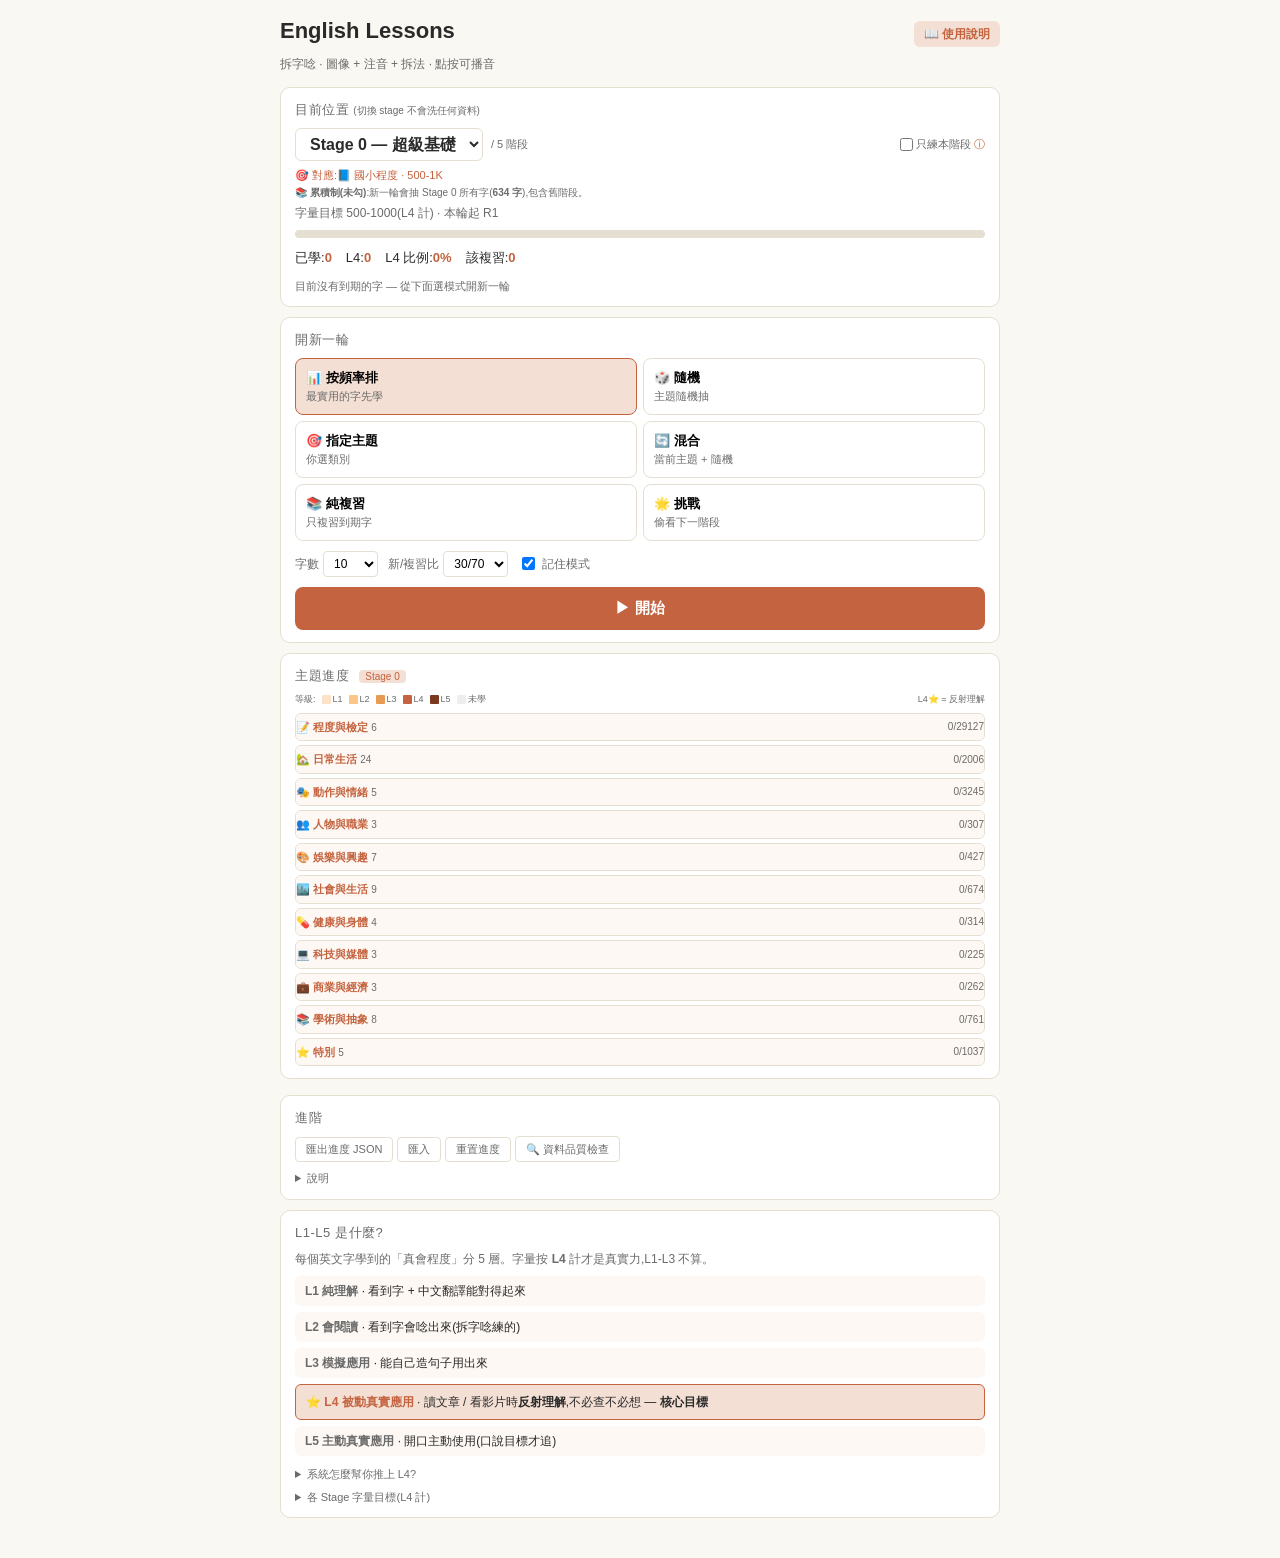
==== index.html @ 9d8aeadb "ui: 字數選項改 10-100 (10 預設,跳 10 一階)" ====
<!DOCTYPE html>
<html lang="zh-Hant">
<head>
<meta charset="UTF-8">
<meta name="viewport" content="width=device-width, initial-scale=1">
<title>English Lessons</title>
<style>
  :root {
    --bg: #faf8f3; --card: #fff; --ink: #2a2a2a; --muted: #6b6b6b;
    --accent: #c4633f; --accent-soft: #f3dfd4; --border: #e5dfd2;
    --good: #2d7a2d;
  }
  * { box-sizing: border-box; }
  body {
    font-family: -apple-system, "Segoe UI", "Noto Sans TC", "Microsoft JhengHei", sans-serif;
    background: var(--bg); color: var(--ink);
    margin: 0; padding: 14px 12px 30px; line-height: 1.5; font-size: 14px;
  }
  .wrap { max-width: 720px; margin: 0 auto; }

  h1 { font-size: 22px; margin: 0 0 8px; }
  .sub { font-size: 12px; color: var(--muted); margin-bottom: 14px; }

  .card {
    background: var(--card); border: 1px solid var(--border);
    border-radius: 10px; padding: 12px 14px; margin-bottom: 10px;
  }
  .card h2 {
    font-size: 13px; color: var(--muted); margin: 0 0 8px;
    font-weight: 500; letter-spacing: .04em; text-transform: uppercase;
  }
  .card h2 .badge {
    background: var(--accent-soft); color: var(--accent);
    font-size: 10px; padding: 1px 6px; border-radius: 4px; margin-left: 6px;
    text-transform: none; letter-spacing: 0;
  }

  /* Stage badge */
  .stage-name { font-size: 18px; font-weight: 700; }
  .stage-meta { font-size: 12px; color: var(--muted); margin-top: 4px; }
  .progress {
    height: 8px; background: var(--border); border-radius: 4px;
    margin-top: 8px; overflow: hidden;
  }
  .progress > div { height: 100%; background: var(--accent); transition: width .3s; }

  /* 模式選單 */
  .modes { display: grid; grid-template-columns: 1fr 1fr; gap: 6px; margin-top: 6px; }
  .mode-btn {
    padding: 10px; background: #fff; border: 1px solid var(--border);
    border-radius: 8px; cursor: pointer; text-align: left;
    font-family: inherit; font-size: 13px; transition: background .15s;
  }
  .mode-btn:hover { background: var(--accent-soft); border-color: var(--accent); }
  .mode-btn .mname { font-weight: 600; }
  .mode-btn .mdesc { font-size: 11px; color: var(--muted); margin-top: 2px; }

  .settings { display: flex; gap: 10px; flex-wrap: wrap; margin-top: 10px; font-size: 12px; }
  .settings label { display: flex; align-items: center; gap: 4px; color: var(--muted); }
  .settings select, .settings input {
    font-size: 12px; padding: 4px 6px; border-radius: 4px;
    border: 1px solid var(--border); background: #fff; font-family: inherit;
  }

  .theme-pick {
    display: none; margin-top: 8px; padding-top: 8px;
    border-top: 1px dashed var(--border);
    max-height: 320px; overflow-y: auto;
  }
  .theme-pick.on { display: block; }
  details.cat { margin-top: 4px; border: 1px solid var(--border); border-radius: 6px; }
  details.cat > summary {
    padding: 6px 8px; font-size: 12px; cursor: pointer; user-select: none;
    background: #fdf8f3; border-radius: 6px;
  }
  details.cat[open] > summary { border-bottom: 1px solid var(--border); border-radius: 6px 6px 0 0; }
  .theme-grid { display: grid; grid-template-columns: repeat(5, 1fr); gap: 4px; padding: 6px; }
  .theme-tile {
    padding: 4px 2px; background: #fff; border: 1px solid var(--border);
    border-radius: 4px; cursor: pointer; text-align: center;
    font-family: inherit; font-size: 10px; position: relative;
  }
  .theme-tile:hover { background: var(--accent-soft); }
  .theme-tile.locked { opacity: .4; cursor: not-allowed; }
  .theme-tile.advanced { opacity: .55; border-style: dashed; border-color: var(--muted); }
  .theme-tile.advanced:hover { opacity: 1; }
  .theme-tile.advanced .stg { background: var(--muted); }
  .theme-tile .ti { font-size: 16px; display: block; line-height: 1.1; }
  .theme-tile .tn { font-size: 9.5px; margin-top: 1px; line-height: 1.1; }
  .theme-tile .stg {
    position: absolute; top: -5px; right: -3px;
    background: var(--accent); color: #fff; font-size: 8px;
    padding: 0 3px; border-radius: 2px; line-height: 1.4;
  }
  .theme-tile.locked .stg { background: var(--muted); }

  .go {
    width: 100%; padding: 12px; margin-top: 10px;
    background: var(--accent); color: #fff; border: none; border-radius: 8px;
    font-size: 15px; font-weight: 600; font-family: inherit; cursor: pointer;
  }
  .go:hover { background: #a8512f; }

  .history { font-size: 12px; }
  .history-item { padding: 6px 0; border-bottom: 1px dashed var(--border); }
  .history-item:last-child { border-bottom: none; }
  .history-item .h-meta { color: var(--muted); font-size: 11px; }

  .danger-zone { margin-top: 16px; }
  .danger-zone button {
    font-size: 11px; padding: 4px 10px; background: #fff; border: 1px solid var(--border);
    border-radius: 4px; color: var(--muted); cursor: pointer; font-family: inherit;
  }

  .stat-row { display: flex; gap: 14px; flex-wrap: wrap; font-size: 13px; }
  .stat-row b { color: var(--accent); }
</style>
</head>
<body>
<div class="wrap">

  <div style="display:flex;justify-content:space-between;align-items:baseline;">
    <h1>English Lessons</h1>
    <a href="help.html" style="font-size:12px;color:var(--accent);text-decoration:none;background:var(--accent-soft);padding:4px 10px;border-radius:6px;font-weight:600;">📖 使用說明</a>
  </div>
  <div class="sub">拆字唸 · 圖像 + 注音 + 拆法 · 點按可播音</div>

  <!-- 目前位置 -->
  <div class="card">
    <h2>目前位置 <span style="font-size:10px;color:var(--muted);text-transform:none;letter-spacing:0;">(切換 stage 不會洗任何資料)</span></h2>
    <div style="display:flex;gap:8px;align-items:center;margin-bottom:6px;flex-wrap:wrap;">
      <select id="stageSelector" style="font-size:16px;font-weight:600;padding:6px 10px;border-radius:6px;border:1px solid var(--border);background:#fff;font-family:inherit;color:var(--ink);">
        <option value="0">Stage 0 — 超級基礎</option>
        <option value="1">Stage 1 — 基礎</option>
        <option value="2">Stage 2 — 中下</option>
        <option value="3">Stage 3 — 中</option>
        <option value="4">Stage 4 — 中上</option>
      </select>
      <span style="font-size:11px;color:var(--muted);">/ 5 階段</span>
      <label style="font-size:11px;color:var(--muted);display:inline-flex;align-items:center;gap:3px;cursor:pointer;margin-left:auto;"
             title="勾選後,新一輪只抽「本階段」的字,不混到舊階段字。預設不勾(累積制,連舊階段也練)。">
        <input type="checkbox" id="stageExclusive" style="margin:0;">
        只練本階段 <span style="color:var(--accent);">ⓘ</span>
      </label>
    </div>
    <div style="font-size:10px;color:var(--muted);margin-bottom:4px;line-height:1.5;" id="stagePoolHint"></div>
    <div class="stage-meta" id="stageMeta"></div>
    <div class="progress"><div id="stageProgress" style="width:0%"></div></div>
    <div class="stat-row" style="margin-top:10px;">
      <span>已學:<b id="totalLearned">0</b></span>
      <span>L4:<b id="l4Count">0</b></span>
      <span>L4 比例:<b id="l4Ratio">0%</b></span>
      <span>該複習:<b id="dueCount">0</b></span>
    </div>
    <div style="display:flex;gap:6px;margin-top:10px;" id="quickActions"></div>
  </div>

  <!-- 開新一輪 -->
  <div class="card">
    <h2>開新一輪</h2>
    <div class="modes" id="modeButtons">
      <button class="mode-btn" data-mode="frequency">
        <div class="mname">📊 按頻率排</div>
        <div class="mdesc">最實用的字先學</div>
      </button>
      <button class="mode-btn" data-mode="random">
        <div class="mname">🎲 隨機</div>
        <div class="mdesc">主題隨機抽</div>
      </button>
      <button class="mode-btn" data-mode="theme">
        <div class="mname">🎯 指定主題</div>
        <div class="mdesc">你選類別</div>
      </button>
      <button class="mode-btn" data-mode="mixed">
        <div class="mname">🔄 混合</div>
        <div class="mdesc">當前主題 + 隨機</div>
      </button>
      <button class="mode-btn" data-mode="review">
        <div class="mname">📚 純複習</div>
        <div class="mdesc">只複習到期字</div>
      </button>
      <button class="mode-btn" data-mode="challenge">
        <div class="mname">🌟 挑戰</div>
        <div class="mdesc">偷看下一階段</div>
      </button>
    </div>

    <div class="theme-pick" id="themePick">
      <div style="font-size:12px;color:var(--muted);margin-bottom:4px;">選一個主題(虛線框=超過你 Stage,仍可點,進入前會確認):</div>
      <div id="themeGrid"></div>
    </div>

    <div class="settings">
      <label>字數
        <select id="wordCount">
          <option selected>10</option>
          <option>20</option>
          <option>30</option>
          <option>40</option>
          <option>50</option>
          <option>60</option>
          <option>70</option>
          <option>80</option>
          <option>90</option>
          <option>100</option>
        </select>
      </label>
      <label>新/複習比
        <select id="ratio">
          <option value="0">0/100</option>
          <option value="0.3" selected>30/70</option>
          <option value="0.5">50/50</option>
          <option value="0.7">70/30</option>
          <option value="1">100/0</option>
        </select>
      </label>
      <label>
        <input type="checkbox" id="rememberMode" checked> 記住模式
      </label>
    </div>

    <button class="go" id="goBtn" disabled>請選擇模式 ↑</button>
  </div>

  <!-- 已上歷程 (摺疊) -->
  <details class="card" id="historyCard" style="display:none;padding:6px 12px;">
    <summary style="cursor:pointer;font-size:13px;font-weight:600;color:var(--accent);"
             id="historySummary">已上輪次</summary>
    <div id="historyList" class="history" style="margin-top:6px;"></div>
  </details>

  <!-- 主題進度 -->
  <div class="card">
    <h2>主題進度 <span class="badge" id="stageLabel"></span></h2>
    <div id="themeStats" class="history" style="font-size:11px;"></div>
  </div>

  <!-- Danger zone -->
  <div class="card danger-zone">
    <h2>進階</h2>
    <button onclick="exportData()">匯出進度 JSON</button>
    <button onclick="importDataPrompt()">匯入</button>
    <button onclick="confirmReset()">重置進度</button>
    <a href="validate.html" style="display:inline-block;font-size:11px;padding:4px 10px;background:#fff;border:1px solid var(--border);border-radius:4px;color:var(--muted);text-decoration:none;font-family:inherit;">🔍 資料品質檢查</a>
    <details style="margin-top:8px;font-size:11px;color:var(--muted);">
      <summary>說明</summary>
      <p>進度存在這台手機 / 瀏覽器的 localStorage。換裝置請用「匯出 / 匯入」。</p>
    </details>
  </div>

  <!-- L1-L5 解釋 -->
  <div class="card">
    <h2>L1-L5 是什麼?</h2>
    <p style="font-size:12px;color:var(--muted);margin:0 0 8px;line-height:1.5;">
      每個英文字學到的「真會程度」分 5 層。字量按 <b>L4</b> 計才是真實力,L1-L3 不算。
    </p>
    <div style="display:flex;flex-direction:column;gap:6px;">
      <div style="padding:6px 10px;background:#fdf8f3;border-radius:6px;font-size:12px;">
        <b style="color:var(--muted);">L1 純理解</b> · 看到字 + 中文翻譯能對得起來
      </div>
      <div style="padding:6px 10px;background:#fdf8f3;border-radius:6px;font-size:12px;">
        <b style="color:var(--muted);">L2 會閱讀</b> · 看到字會唸出來(拆字唸練的)
      </div>
      <div style="padding:6px 10px;background:#fdf8f3;border-radius:6px;font-size:12px;">
        <b style="color:var(--muted);">L3 模擬應用</b> · 能自己造句子用出來
      </div>
      <div style="padding:8px 10px;background:var(--accent-soft);border-radius:6px;font-size:12px;border:1px solid var(--accent);">
        <b style="color:var(--accent);">⭐ L4 被動真實應用</b> · 讀文章 / 看影片時<b>反射理解</b>,不必查不必想 — <b>核心目標</b>
      </div>
      <div style="padding:6px 10px;background:#fdf8f3;border-radius:6px;font-size:12px;">
        <b style="color:var(--muted);">L5 主動真實應用</b> · 開口主動使用(口說目標才追)
      </div>
    </div>
    <details style="margin-top:10px;font-size:11px;color:var(--muted);">
      <summary>系統怎麼幫你推上 L4?</summary>
      <ul style="margin:6px 0 0 16px;padding:0;line-height:1.6;">
        <li>按「✅ 會」連續 2 次 + 點唸次數 &lt; 5 → 升一層</li>
        <li>連續「❌ 不會」3 次 → 退一層</li>
        <li>間隔複習:1 → 2 → 5 → 10 → 20 → 40 → 80 → 160 輪</li>
        <li>點唸次數高(≥ 5)→ 擋升級(代表還不熟)</li>
        <li>來源:Tomoko《懂語感》五層金字塔 + 艾賓豪斯遺忘曲線</li>
      </ul>
    </details>
    <details style="margin-top:6px;font-size:11px;color:var(--muted);">
      <summary>各 Stage 字量目標(L4 計)</summary>
      <ul style="margin:6px 0 0 16px;padding:0;line-height:1.6;">
        <li><b>Stage 0 超基礎</b>:500-1,000 字 · 國小程度 · 讀 Bookworms Starter</li>
        <li><b>Stage 1 基礎</b>:1,200-2,000 字 · 國中畢業 / 日常旅遊溝通</li>
        <li><b>Stage 2 中下</b>:4,000-5,000 字 · 學測低標 / 多益 500-700</li>
        <li><b>Stage 3 中</b>:5,000-7,000 字 · 多益 700+ / 7000 字標準 / 讀 Medium ⭐ 你的目標</li>
        <li><b>Stage 4 中上</b>:8,000-10,000+ 字 · 托福 / 原文書 / 學術閱讀</li>
      </ul>
    </details>
  </div>

</div>

<script src="srs.js"></script>
<script>
const STAGE_NAMES = ["超級基礎", "基礎", "中下", "中", "中上"];
const STAGE_VOCAB_TARGET = [
  [500, 1000], [1200, 2000], [4000, 5000], [5000, 7000], [8000, 10000]
];

let VOCAB = null, THEMES = null;
let selectedMode = null;
let selectedTheme = null;

async function loadAll() {
  // ★ 先 render 不依賴 vocab/themes 的部分(localStorage 瞬間可讀)
  renderStage();    // Stage 下拉、累積/獨佔 hint、L4 統計
  renderModes();    // 記住模式恢復
  renderHistory();  // 已上輪次

  // ★ 再等 fetch 完成,渲染依賴主題/字表的部分
  const [v, t] = await Promise.all([
    fetch("vocab.json").then(r => r.json()),
    fetch("themes.json").then(r => r.json())
  ]);
  VOCAB = v; THEMES = t;
  renderThemes();       // 選主題格(73 tile)
  renderThemeStats();   // 主題進度(73 條目)
}

function renderStage() {
  const state = SRS.loadState();
  const stage = state.stats.currentStage || 0;
  // 設定下拉值(切換時不洗任何資料,只換視角)
  const sel = document.getElementById("stageSelector");
  if (sel) {
    sel.value = String(stage);
    sel.onchange = () => {
      const newStage = parseInt(sel.value, 10);
      const s = SRS.loadState();
      // ⚠️ 只動 stats.currentStage,不碰 words / history / 任何進度
      s.stats.currentStage = newStage;
      SRS.saveState(s);
      // 重新渲染所有依賴 stage 的卡片
      renderStage(); renderThemes(); renderThemeStats();
    };
  }
  // 「只練本階段」獨佔模式 checkbox
  const exSel = document.getElementById("stageExclusive");
  if (exSel) {
    const exclusive = SRS.getSettings().stageExclusive === true;
    exSel.checked = exclusive;
    exSel.onchange = () => {
      SRS.setSetting("stageExclusive", exSel.checked);
      renderStage();
    };
    // 提示文字(大白話版)
    const hint = document.getElementById("stagePoolHint");
    if (hint) {
      const STAGE_COUNT = { 0:634, 1:2001, 2:3225, 3:3386, 4:759 };
      const CUMULATIVE = { 0:634, 1:2635, 2:5860, 3:9246, 4:10005 };
      const STAGE_TARGET = {
        0:"📘 國小程度 · 500-1K",
        1:"📗 國中畢 / 旅遊溝通 · 1.2-2K",
        2:"🏫 學測低標 / 多益 500-700 · 4-5K",
        3:"📚 多益 700+ / 7000 字 · 5-7K",
        4:"🎓 托福 / 學術閱讀 · 8-10K+"
      };
      const targetLine = `<div style="color:var(--accent);font-size:11px;margin-bottom:2px;">🎯 對應:${STAGE_TARGET[stage]}</div>`;
      if (exclusive) {
        const n = STAGE_COUNT[stage];
        hint.innerHTML = targetLine +
          `🎯 <b>只練本階段(已勾)</b>:新一輪只會抽到 Stage ${stage} 的字(<b>${n} 字</b>),不會混到別階段字。`;
      } else {
        const n = CUMULATIVE[stage];
        const lower = stage > 0 ? `0~${stage}` : `${stage}`;
        hint.innerHTML = targetLine +
          `📚 <b>累積制(未勾)</b>:新一輪會抽 Stage ${lower} 所有字(<b>${n} 字</b>),包含舊階段。`;
      }
    }
  }
  const [min, max] = STAGE_VOCAB_TARGET[stage];
  const l4 = SRS.l4Count();
  const total = SRS.totalLearned();
  const dueRound = SRS.getCurrentRound();
  const due = SRS.dueForReview(dueRound);
  document.getElementById("totalLearned").textContent = total;
  document.getElementById("l4Count").textContent = l4;
  document.getElementById("l4Ratio").textContent =
    total === 0 ? "0%" : Math.round(SRS.l4Ratio() * 100) + "%";
  document.getElementById("dueCount").textContent = due.length;
  document.getElementById("stageMeta").textContent =
    `字量目標 ${min}-${max}(L4 計) · 本輪起 ${dueRound}`;
  const progress = Math.min(100, Math.round(l4 / min * 100));
  document.getElementById("stageProgress").style.width = progress + "%";
  document.getElementById("stageLabel").textContent = `Stage ${stage}`;

  // 快捷:該複習 → 純複習課 / 考自己
  const qa = document.getElementById("quickActions");
  if (due.length > 0) {
    qa.innerHTML = `
      <a href="lesson.html?mode=review&count=${Math.min(due.length, 10)}&ratio=0"
         style="flex:1;padding:8px 10px;background:var(--accent);color:#fff;text-decoration:none;
                border-radius:6px;text-align:center;font-size:13px;font-weight:600;">
        📚 直接複習 (${due.length})
      </a>
      <a href="quiz.html"
         style="flex:1;padding:8px 10px;background:#fff;color:var(--accent);text-decoration:none;
                border: 1px solid var(--accent); border-radius:6px;text-align:center;font-size:13px;font-weight:600;">
        🎯 考自己 (${due.length})
      </a>
    `;
  } else {
    qa.innerHTML = `<div style="font-size:11px;color:var(--muted);">目前沒有到期的字 — 從下面選模式開新一輪</div>`;
  }
}

function renderModes() {
  const s = SRS.getSettings();
  // 恢復「字數」「新/複習比」「記住模式 checkbox」「指定主題」狀態
  if (s.wordCount) {
    const el = document.getElementById("wordCount");
    if (el) el.value = String(s.wordCount);
  }
  if (s.ratio !== undefined) {
    const el = document.getElementById("ratio");
    if (el) el.value = String(s.ratio);
  }
  const rem = document.getElementById("rememberMode");
  if (rem) rem.checked = s.rememberLastMode !== false;
  if (s.selectedTheme) {
    selectedTheme = s.selectedTheme;  // 記住上次選的主題
  }
  // 4 個設定改動時自動存
  ["wordCount", "ratio"].forEach(id => {
    const el = document.getElementById(id);
    if (el) el.onchange = () => {
      const key = id === "wordCount" ? "wordCount" : "ratio";
      const val = id === "wordCount" ? parseInt(el.value, 10) : parseFloat(el.value);
      SRS.setSetting(key, val);
    };
  });
  if (rem) {
    rem.onchange = () => SRS.setSetting("rememberLastMode", rem.checked);
  }
  // 模式按鈕綁定 + 恢復選中狀態
  const last = s.lessonMode;
  document.querySelectorAll(".mode-btn").forEach(btn => {
    btn.onclick = () => selectMode(btn.dataset.mode);
    if (btn.dataset.mode === last && s.rememberLastMode !== false) {
      selectMode(last);
    }
  });
}
function selectMode(mode) {
  selectedMode = mode;
  document.querySelectorAll(".mode-btn").forEach(b => {
    b.style.background = b.dataset.mode === mode ? "var(--accent-soft)" : "#fff";
    b.style.borderColor = b.dataset.mode === mode ? "var(--accent)" : "var(--border)";
  });
  document.getElementById("themePick").classList.toggle("on", mode === "theme");
  document.getElementById("goBtn").disabled = (mode === "theme" && !selectedTheme);
  if (mode !== "theme") {
    document.getElementById("goBtn").disabled = false;
    document.getElementById("goBtn").textContent = "▶ 開始";
  } else if (!selectedTheme) {
    document.getElementById("goBtn").textContent = "請選一個主題 ↑";
  }
}

function renderThemes() {
  const container = document.getElementById("themeGrid");
  const state = SRS.loadState();
  const stage = state.stats.currentStage || 0;
  const cats = (THEMES.categories || []).sort((a,b) => a.order - b.order);
  // 字數統計(每主題已有多少字)
  const themeWordCount = {};
  VOCAB.words.forEach(w => {
    themeWordCount[w.theme] = (themeWordCount[w.theme] || 0) + 1;
    if (w.tags) w.tags.forEach(t => themeWordCount[t] = (themeWordCount[t] || 0) + 1);
  });

  container.innerHTML = cats.map(c => {
    const themesInCat = THEMES.themes
      .filter(t => t.category === c.id)
      .sort((a,b) => a.frequencyRank - b.frequencyRank);
    if (themesInCat.length === 0) return "";
    const tiles = themesInCat.map(t => {
      const advanced = t.stage > stage;
      const cls = `theme-tile${advanced ? " advanced" : ""}`;
      const onclick = advanced
        ? `if(confirm('「${t.name}」屬於 Stage ${t.stage},你目前 Stage ${stage}。\\n仍然要練這個主題嗎?')) selectTheme('${t.id}')`
        : `selectTheme('${t.id}')`;
      return `
        <button class="${cls}" data-theme="${t.id}" onclick="${onclick}">
          <span class="stg">S${t.stage}</span>
          <span class="ti">${t.icon}</span>
          <span class="tn">${t.name}</span>
        </button>`;
    }).join("");
    const isCurrentStageCat = themesInCat.some(t => t.stage <= stage);
    return `
      <details class="cat"${isCurrentStageCat ? " open" : ""}>
        <summary>${c.icon} ${c.name} (${themesInCat.length})</summary>
        <div class="theme-grid">${tiles}</div>
      </details>`;
  }).join("");
  // 渲染完後,若已記住主題,反白顯示
  if (selectedTheme) {
    document.querySelectorAll(".theme-tile").forEach(t => {
      if (t.dataset.theme === selectedTheme) {
        t.style.background = "var(--accent-soft)";
        t.style.borderColor = "var(--accent)";
      }
    });
  }
}
function selectTheme(themeId) {
  selectedTheme = themeId;
  if (SRS.getSettings().rememberLastMode !== false) {
    SRS.setSetting("selectedTheme", themeId);
  }
  document.querySelectorAll(".theme-tile").forEach(t => {
    t.style.background = t.dataset.theme === themeId ? "var(--accent-soft)" : "#fff";
    t.style.borderColor = t.dataset.theme === themeId ? "var(--accent)" : "var(--border)";
  });
  document.getElementById("goBtn").disabled = false;
  document.getElementById("goBtn").textContent = "▶ 開始";
}

function renderHistory() {
  const state = SRS.loadState();
  const list = state.history.slice(-10).reverse();
  if (list.length === 0) return;
  document.getElementById("historyCard").style.display = "";
  const total = state.history.length;
  const latest = list[0];
  document.getElementById("historySummary").innerHTML =
    `已上輪次 <span style="color:var(--muted);font-weight:normal;font-size:11px;">· 共 ${total} 輪 · 最近 ${latest.round}${latest.evalEmoji ? " "+latest.evalEmoji : ""}</span>`;
  const MODE_NAME = {
    frequency: "📊 按頻率", random: "🎲 隨機", theme: "🎯 指定主題",
    mixed: "🔄 混合", review: "📚 純複習", challenge: "🌟 挑戰"
  };
  document.getElementById("historyList").innerHTML = list.map(h => {
    const parts = [
      `<b>${h.round}</b>`,
      MODE_NAME[h.mode] || h.mode,
      `${h.wordIds.length} 字`
    ];
    if (h.evalEmoji) parts.push(h.evalEmoji);
    return `
      <div class="history-item">
        <div>${parts.join(" · ")}</div>
        <div class="h-meta">${h.date.split("T")[0]}</div>
      </div>
    `;
  }).join("");
}

function renderThemeStats() {
  const state = SRS.loadState();
  const stage = state.stats.currentStage || 0;
  const themes = THEMES.themes;  // 全部主題,不依 stage 過濾
  const byTheme = {};
  themes.forEach(t => byTheme[t.id] = {
    total: 0, learned: 0, l4: 0, name: t.name, icon: t.icon,
    levels: { L1: 0, L2: 0, L3: 0, L4: 0, L5: 0 }
  });
  // word → tags 對應表(供已學計數時補)
  const wordTags = {};
  VOCAB.words.forEach(w => {
    if (byTheme[w.theme]) byTheme[w.theme].total += 1;
    if (w.tags) {
      w.tags.forEach(t => { if (byTheme[t]) byTheme[t].total += 1; });
      wordTags[w.word] = w.tags;
    }
  });
  Object.values(state.words).forEach(w => {
    const inc = (themeId) => {
      const t = byTheme[themeId]; if (!t) return;
      t.learned += 1;
      if (w.level && t.levels[w.level] !== undefined) t.levels[w.level] += 1;
      if (w.level === "L4" || w.level === "L5") t.l4 += 1;
    };
    inc(w.theme);
    const tags = wordTags[w.word] || [];
    tags.forEach(inc);
  });

  // 排序:有進度的優先,按 L4 desc 再按 learned desc
  // L1→L5 漸層色,呈現「依序往上推」
  const COLOR = { L1:'#fde2c8', L2:'#fac68a', L3:'#e89b53', L4:'#c4633f', L5:'#7a3a1f' };

  // 圖例
  let html = `<div style="display:flex;gap:6px;font-size:9px;color:var(--muted);margin-bottom:6px;flex-wrap:wrap;align-items:center;">
    <span>等級:</span>
    ${['L1','L2','L3','L4','L5'].map(l =>
      `<span style="display:inline-flex;align-items:center;gap:2px;"><span style="display:inline-block;width:9px;height:9px;background:${COLOR[l]};border-radius:1px;"></span>${l}</span>`
    ).join('')}
    <span style="display:inline-flex;align-items:center;gap:2px;"><span style="display:inline-block;width:9px;height:9px;background:#eee;border-radius:1px;"></span>未學</span>
    <span style="margin-left:auto;">L4⭐ = 反射理解</span>
  </div>`;

  const renderTheme = (t) => {
    const segments = [];
    ['L1','L2','L3','L4','L5'].forEach(lvl => {
      const n = t.levels[lvl];
      if (n > 0) segments.push(`<span style="background:${COLOR[lvl]};flex:${n};" title="${lvl}: ${n}"></span>`);
    });
    const unlearned = t.total - t.learned;
    if (unlearned > 0) segments.push(`<span style="background:#eee;flex:${unlearned};"></span>`);
    const l4pct = t.total === 0 ? 0 : Math.round(t.l4 / t.total * 100);
    return `
      <div style="padding:3px 0;">
        <div style="display:flex;justify-content:space-between;font-size:11px;line-height:1.2;">
          <span>${t.icon} ${t.name}</span>
          <span style="color:var(--muted);font-size:10px;">
            ${t.l4 > 0 ? `<b style="color:${COLOR.L4};">L4 ${t.l4}</b> · ` : ''}${t.learned}/${t.total}${l4pct > 0 ? ` (${l4pct}%)` : ''}
          </span>
        </div>
        <div style="display:flex;height:5px;background:#f0ebe0;border-radius:2px;overflow:hidden;margin-top:2px;">
          ${segments.join('')}
        </div>
      </div>
    `;
  };

  // 按 category 分組顯示(跟「選主題」一樣)
  const cats = (THEMES.categories || []).sort((a,b) => a.order - b.order);
  html += cats.map(c => {
    const themesInCat = THEMES.themes
      .filter(t => t.category === c.id)
      .sort((a,b) => a.frequencyRank - b.frequencyRank);
    if (themesInCat.length === 0) return "";
    // category 統計
    let catLearned = 0, catTotal = 0, catL4 = 0;
    themesInCat.forEach(t => {
      const b = byTheme[t.id]; if (!b) return;
      catLearned += b.learned; catTotal += b.total; catL4 += b.l4;
    });
    // 有進度就展開,沒進度就摺疊
    const isOpen = catLearned > 0;
    const rows = themesInCat.map(t => byTheme[t.id] ? renderTheme(byTheme[t.id]) : "").join("");
    return `
      <details class="cat"${isOpen ? ' open' : ''} style="margin-top:4px;border-bottom:1px solid var(--border);">
        <summary style="font-size:11px;cursor:pointer;padding:5px 0;display:flex;justify-content:space-between;align-items:center;">
          <span><b style="color:var(--accent);">${c.icon} ${c.name}</b> <span style="color:var(--muted);font-size:10px;">${themesInCat.length}</span></span>
          <span style="color:var(--muted);font-size:10px;">
            ${catL4 > 0 ? `<b style="color:${COLOR.L4};">L4 ${catL4}</b> · ` : ''}${catLearned}/${catTotal}
          </span>
        </summary>
        <div style="padding-left:8px;padding-bottom:4px;">${rows}</div>
      </details>`;
  }).join('');

  document.getElementById("themeStats").innerHTML = html;
}

// ── Go ────────────────────────────────────────────────────
document.getElementById("goBtn").onclick = () => {
  if (!selectedMode) return;
  if (SRS.getSettings().rememberLastMode) {
    SRS.setSetting("lessonMode", selectedMode);
  }
  const count = parseInt(document.getElementById("wordCount").value, 10);
  const ratio = parseFloat(document.getElementById("ratio").value);
  let url = `lesson.html?mode=${selectedMode}&count=${count}&ratio=${ratio}`;
  if (selectedMode === "theme" && selectedTheme) url += `&theme=${selectedTheme}`;
  if (SRS.getSettings().stageExclusive === true) url += `&stagePool=exclusive`;
  location.href = url;
};

// ── Export / Import / Reset ──────────────────────────────
function exportData() {
  const blob = new Blob([SRS.exportState()], { type: "application/json" });
  const url = URL.createObjectURL(blob);
  const a = document.createElement("a");
  a.href = url; a.download = `english-progress-${new Date().toISOString().split("T")[0]}.json`;
  a.click(); URL.revokeObjectURL(url);
}
function importDataPrompt() {
  const inp = document.createElement("input");
  inp.type = "file"; inp.accept = "application/json";
  inp.onchange = e => {
    const f = e.target.files[0]; if (!f) return;
    const r = new FileReader();
    r.onload = ev => {
      if (SRS.importState(ev.target.result)) { alert("匯入成功"); location.reload(); }
      else alert("匯入失敗,JSON 格式錯誤");
    };
    r.readAsText(f);
  };
  inp.click();
}
function confirmReset() {
  if (confirm("確定重置所有進度?無法復原。")) { SRS.resetState(); location.reload(); }
}

loadAll();
</script>
</body>
</html>
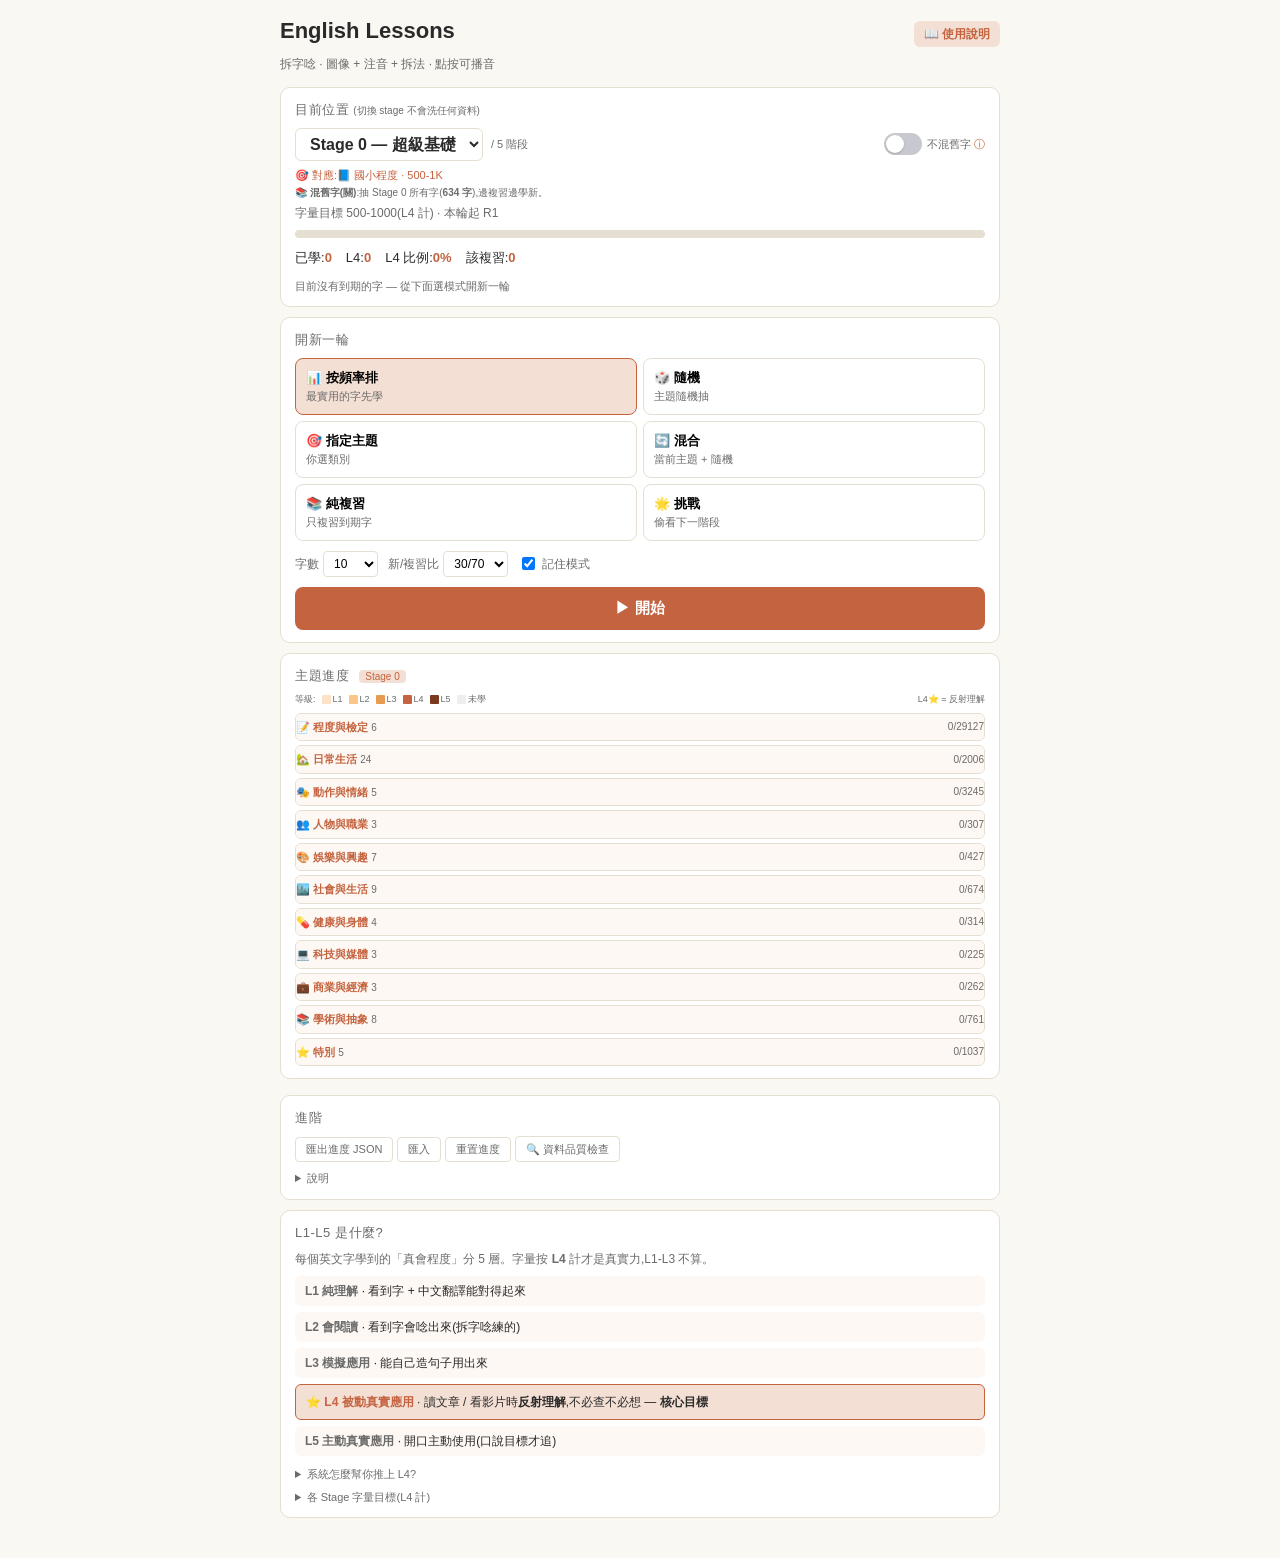
==== commit e460bb06: "feat: 「只練本階段」→「不混舊字」+ iOS 開關樣式 + help.html 加示範 toggle" ====
--- a/index.html
+++ b/index.html
@@ -43,6 +43,35 @@
     margin-top: 8px; overflow: hidden;
   }
   .progress > div { height: 100%; background: var(--accent); transition: width .3s; }
+
+  /* iOS-style toggle (用於「不混舊字」) */
+  .ios-toggle-label {
+    display: inline-flex; align-items: center; gap: 5px;
+    cursor: pointer; margin-left: auto; font-size: 11px; color: var(--muted);
+    user-select: none;
+  }
+  .ios-toggle-input { display: none; }
+  .ios-toggle {
+    position: relative; display: inline-block;
+    width: 38px; height: 22px;
+    background: #c8c8d0; border-radius: 11px;
+    transition: background .25s;
+  }
+  .ios-toggle::after {
+    content: ""; position: absolute;
+    top: 2px; left: 2px;
+    width: 18px; height: 18px;
+    background: #fff; border-radius: 50%;
+    transition: transform .25s, background .25s;
+    box-shadow: 0 1px 2px rgba(0,0,0,.2);
+  }
+  .ios-toggle-input:checked + .ios-toggle {
+    background: var(--accent);
+  }
+  .ios-toggle-input:checked + .ios-toggle::after {
+    transform: translateX(16px);
+  }
+  .ios-toggle-text { white-space: nowrap; }
 
   /* 模式選單 */
   .modes { display: grid; grid-template-columns: 1fr 1fr; gap: 6px; margin-top: 6px; }
@@ -137,10 +166,10 @@
         <option value="4">Stage 4 — 中上</option>
       </select>
       <span style="font-size:11px;color:var(--muted);">/ 5 階段</span>
-      <label style="font-size:11px;color:var(--muted);display:inline-flex;align-items:center;gap:3px;cursor:pointer;margin-left:auto;"
-             title="勾選後,新一輪只抽「本階段」的字,不混到舊階段字。預設不勾(累積制,連舊階段也練)。">
-        <input type="checkbox" id="stageExclusive" style="margin:0;">
-        只練本階段 <span style="color:var(--accent);">ⓘ</span>
+      <label class="ios-toggle-label" title="開啟後,新一輪只抽當前 Stage 的字,不混到舊階段。預設關閉(連舊階段一起練,字池更多)。">
+        <input type="checkbox" id="stageExclusive" class="ios-toggle-input">
+        <span class="ios-toggle"></span>
+        <span class="ios-toggle-text">不混舊字 <span style="color:var(--accent);">ⓘ</span></span>
       </label>
     </div>
     <div style="font-size:10px;color:var(--muted);margin-bottom:4px;line-height:1.5;" id="stagePoolHint"></div>
@@ -339,7 +368,7 @@
       renderStage(); renderThemes(); renderThemeStats();
     };
   }
-  // 「只練本階段」獨佔模式 checkbox
+  // 「不混舊字」獨佔模式 toggle
   const exSel = document.getElementById("stageExclusive");
   if (exSel) {
     const exclusive = SRS.getSettings().stageExclusive === true;
@@ -364,12 +393,12 @@
       if (exclusive) {
         const n = STAGE_COUNT[stage];
         hint.innerHTML = targetLine +
-          `🎯 <b>只練本階段(已勾)</b>:新一輪只會抽到 Stage ${stage} 的字(<b>${n} 字</b>),不會混到別階段字。`;
+          `🎯 <b>不混舊字(開)</b>:只抽 Stage ${stage} 的字(<b>${n} 字</b>),不會帶到舊階段。`;
       } else {
         const n = CUMULATIVE[stage];
         const lower = stage > 0 ? `0~${stage}` : `${stage}`;
         hint.innerHTML = targetLine +
-          `📚 <b>累積制(未勾)</b>:新一輪會抽 Stage ${lower} 所有字(<b>${n} 字</b>),包含舊階段。`;
+          `📚 <b>混舊字(關)</b>:抽 Stage ${lower} 所有字(<b>${n} 字</b>),邊複習邊學新。`;
       }
     }
   }
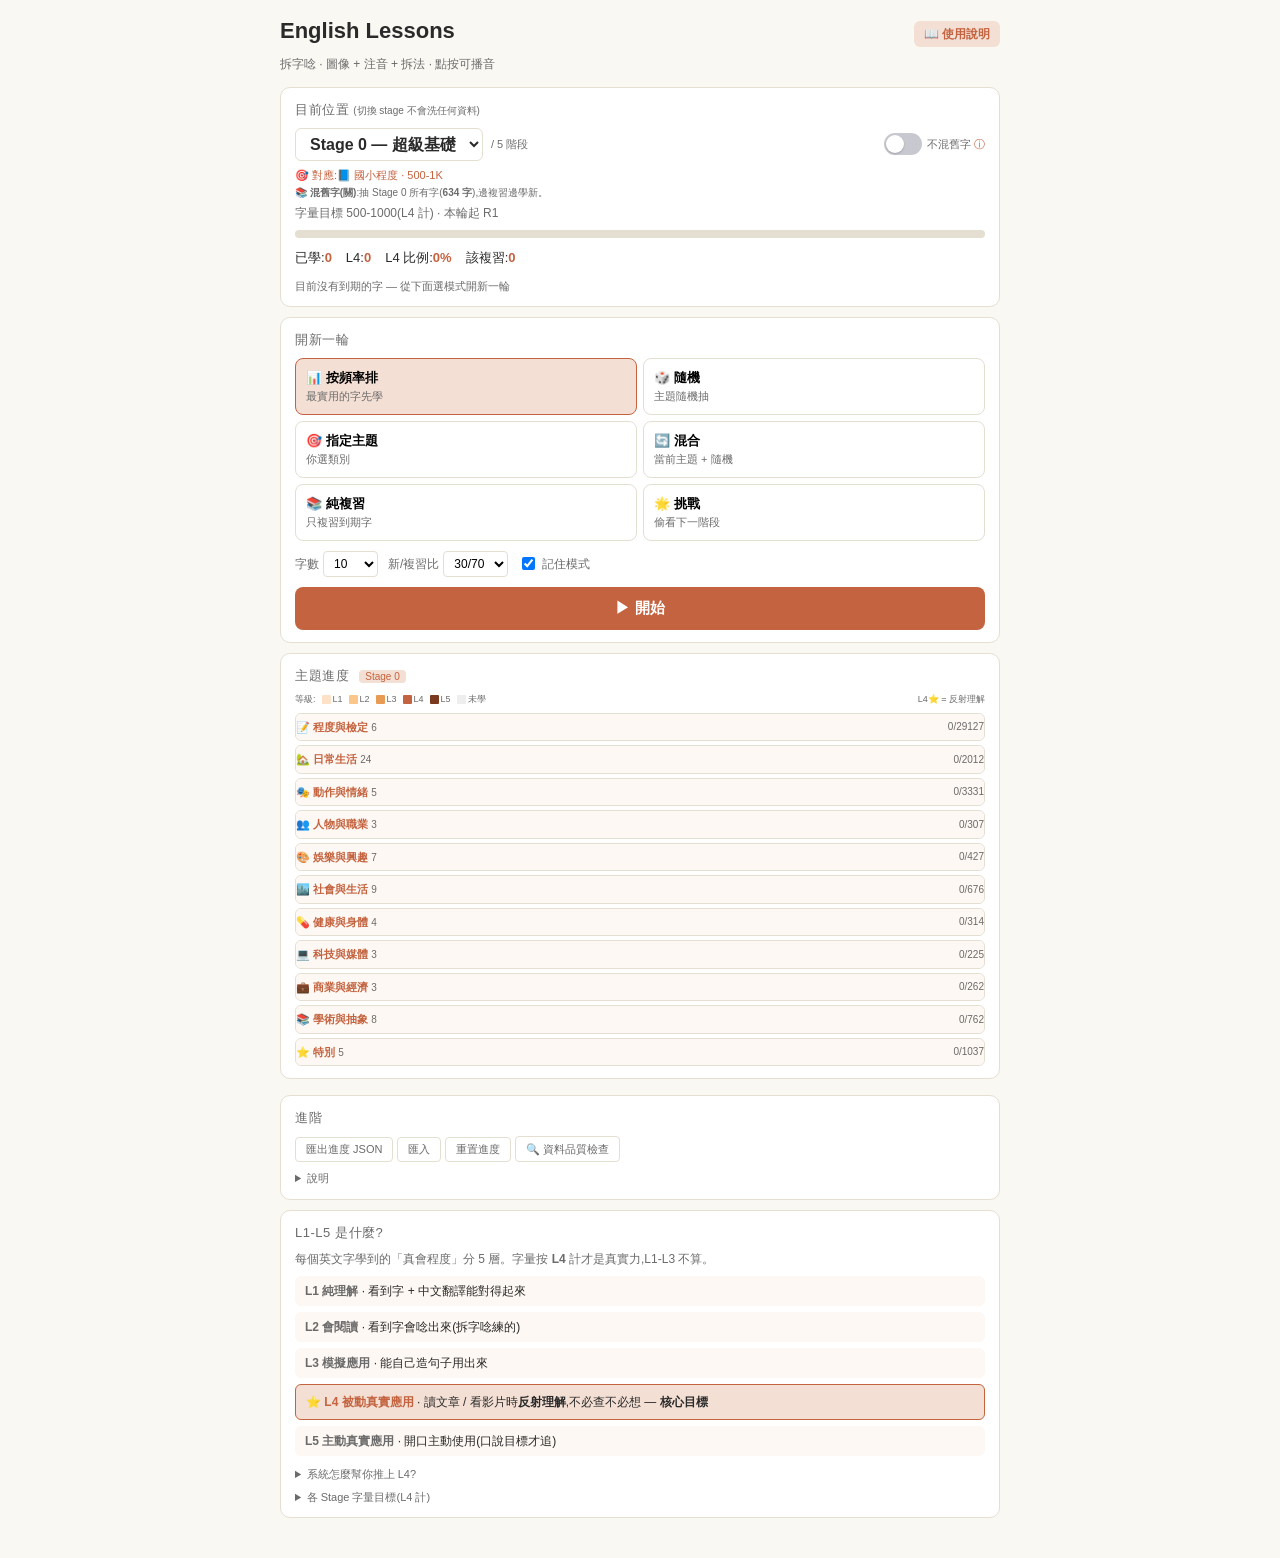
==== commit 2be94cd2: "index.html: 修「指定主題」載入慢的問題 + 加防呆 問題:vocab.json 從審查擴張後 4.3MB,初始 fetch 跑很久, 學習者點「指定主題」要等 5-10 秒主題才出來。  " ====
--- a/index.html
+++ b/index.html
@@ -336,18 +336,19 @@
 let selectedTheme = null;
 
 async function loadAll() {
-  // ★ 先 render 不依賴 vocab/themes 的部分(localStorage 瞬間可讀)
+  // ★ Step 1:先 render 不依賴 vocab/themes 的部分(localStorage 瞬間可讀)
   renderStage();    // Stage 下拉、累積/獨佔 hint、L4 統計
   renderModes();    // 記住模式恢復
   renderHistory();  // 已上輪次
 
-  // ★ 再等 fetch 完成,渲染依賴主題/字表的部分
-  const [v, t] = await Promise.all([
-    fetch("vocab.json").then(r => r.json()),
-    fetch("themes.json").then(r => r.json())
-  ]);
-  VOCAB = v; THEMES = t;
-  renderThemes();       // 選主題格(73 tile)
+  // ★ Step 2:themes.json 小(~13KB),先載並立刻渲染主題(用空字數先頂)
+  THEMES = await fetch("themes.json").then(r => r.json());
+  VOCAB = { words: [] }; // 暫時空殼,讓 renderThemes 不失敗
+  renderThemes();
+
+  // ★ Step 3:vocab.json 大(~4MB),背景載完再重渲染主題(補字數)+ 主題進度
+  VOCAB = await fetch("vocab.json").then(r => r.json());
+  renderThemes();       // 更新主題 tile 字數
   renderThemeStats();   // 主題進度(73 條目)
 }
 
@@ -482,6 +483,13 @@
     b.style.borderColor = b.dataset.mode === mode ? "var(--accent)" : "var(--border)";
   });
   document.getElementById("themePick").classList.toggle("on", mode === "theme");
+  // 防呆:切到「指定主題」時,若 themeGrid 還沒渲染(VOCAB/THEMES 還在 fetch),補渲染一次
+  if (mode === "theme") {
+    const grid = document.getElementById("themeGrid");
+    if (grid && !grid.innerHTML.trim() && VOCAB && THEMES) {
+      renderThemes();
+    }
+  }
   document.getElementById("goBtn").disabled = (mode === "theme" && !selectedTheme);
   if (mode !== "theme") {
     document.getElementById("goBtn").disabled = false;
@@ -493,9 +501,19 @@
 
 function renderThemes() {
   const container = document.getElementById("themeGrid");
+  if (!container) return;
+  if (!THEMES || !VOCAB) {
+    container.innerHTML = `<div style="padding:10px;color:var(--muted);font-size:12px;">載入中...請稍候</div>`;
+    return;
+  }
+  if (!Array.isArray(THEMES.themes) || !Array.isArray(THEMES.categories) || THEMES.themes.length === 0) {
+    container.innerHTML = `<div style="padding:10px;color:var(--bad);font-size:12px;">⚠️ 主題資料異常(themes 為空)。請強制刷新頁面(下拉重整或 Cmd+Shift+R)。</div>`;
+    console.error("themes.json 內容異常:", THEMES);
+    return;
+  }
   const state = SRS.loadState();
   const stage = state.stats.currentStage || 0;
-  const cats = (THEMES.categories || []).sort((a,b) => a.order - b.order);
+  const cats = (THEMES.categories || []).slice().sort((a,b) => (a.order||0) - (b.order||0));
   // 字數統計(每主題已有多少字)
   const themeWordCount = {};
   VOCAB.words.forEach(w => {
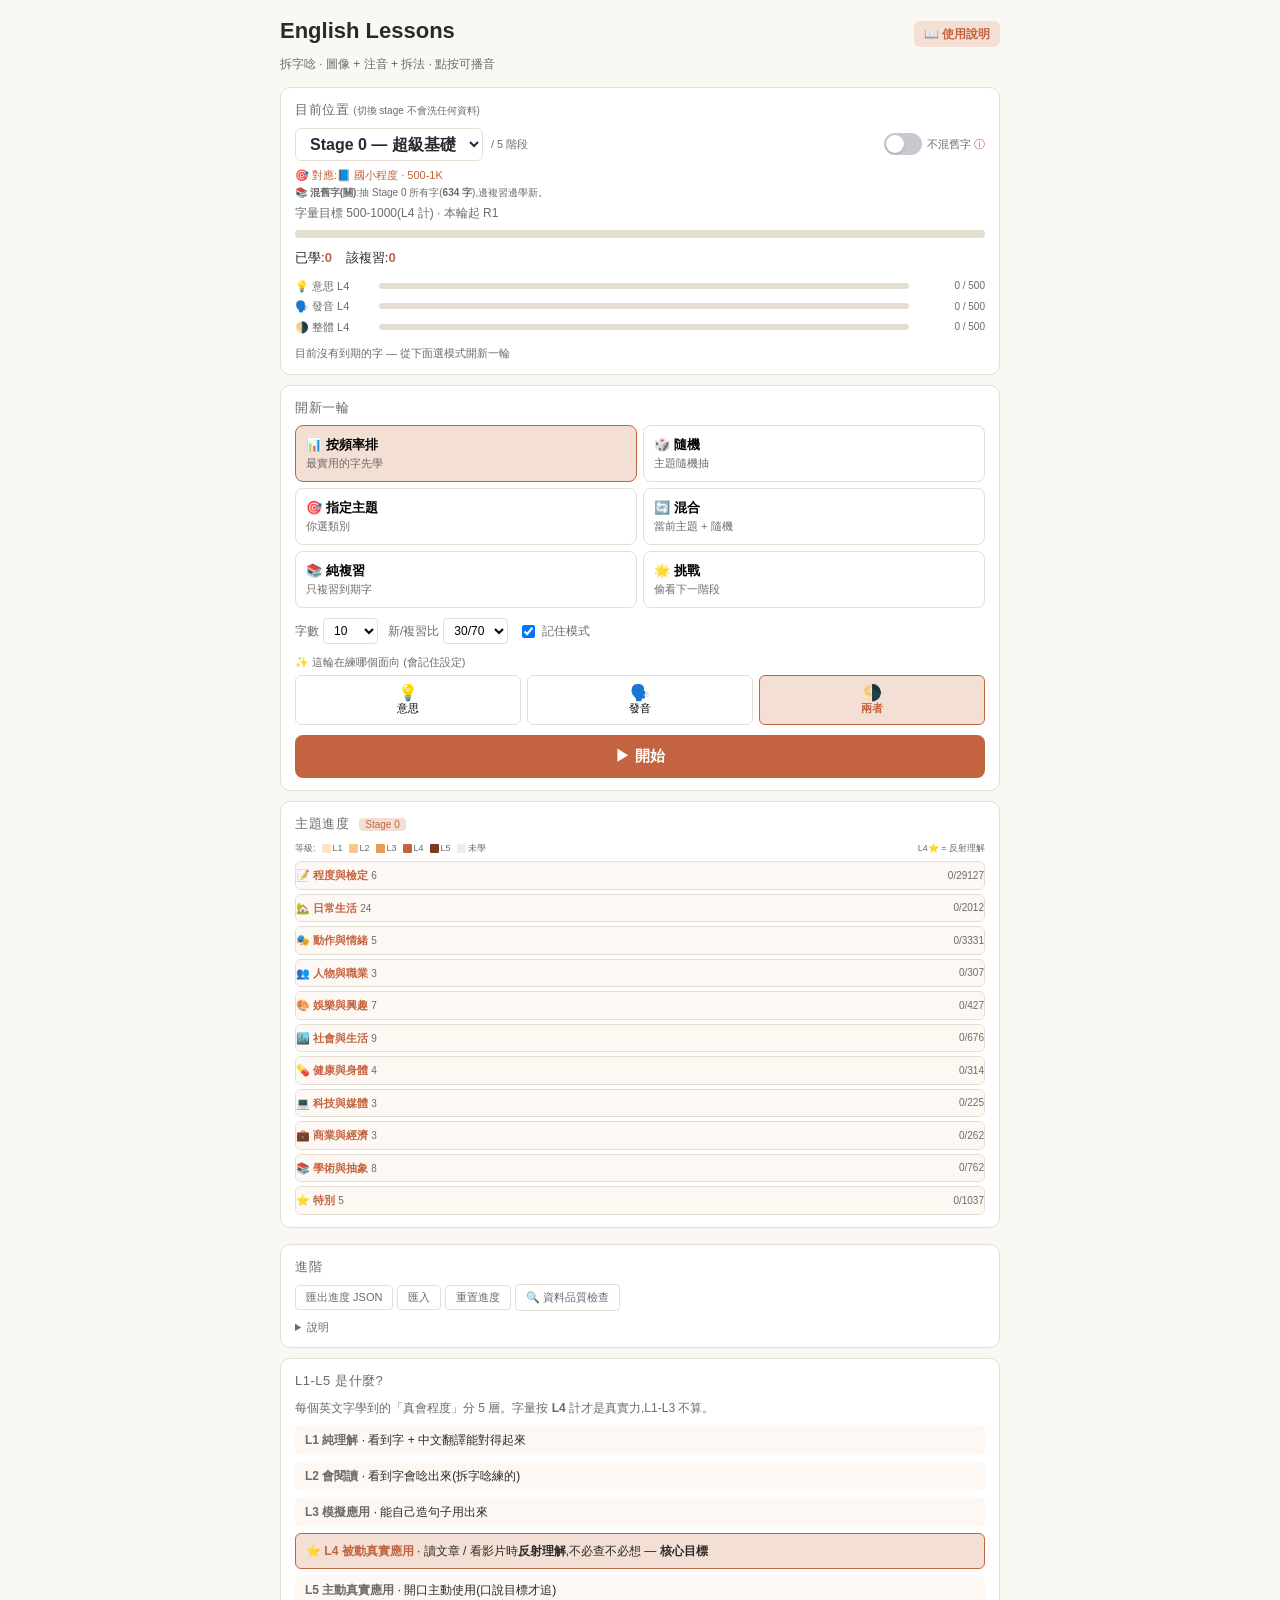
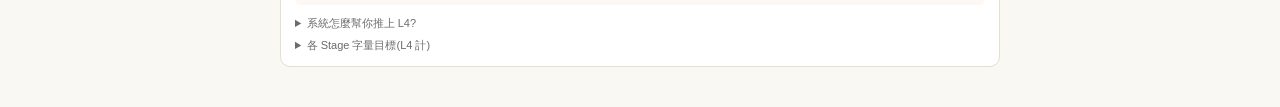
==== commit 529c5d25: "新增「練習面向」(dim)系統 — 意思 / 發音 / 兩者三維獨立紀錄 srs.js: - DEFAULT_STATE.settings 加 dim: "both" - 新增 getDimState" ====
--- a/index.html
+++ b/index.html
@@ -143,6 +143,31 @@
 
   .stat-row { display: flex; gap: 14px; flex-wrap: wrap; font-size: 13px; }
   .stat-row b { color: var(--accent); }
+
+  /* dim 三條進度條(💡 意思 / 🗣️ 發音 / 🌗 整體) */
+  .dim-progress { margin-top: 10px; display: flex; flex-direction: column; gap: 4px; }
+  .dim-progress .line { display: flex; align-items: center; gap: 6px; font-size: 11px; }
+  .dim-progress .label { width: 78px; color: var(--muted); flex-shrink: 0; }
+  .dim-progress .bar { flex: 1; height: 6px; background: var(--border); border-radius: 3px; overflow: hidden; }
+  .dim-progress .bar > div { height: 100%; transition: width .3s; }
+  .dim-progress .bar > div.meaning   { background: #c4633f; }
+  .dim-progress .bar > div.pronounce { background: #6a8caf; }
+  .dim-progress .bar > div.both      { background: #888; }
+  .dim-progress .num { width: 70px; text-align: right; color: var(--muted); font-size: 10px; flex-shrink: 0; }
+
+  /* dim 選擇按鈕組(這輪在練哪個面向) */
+  .dim-select { margin-top: 10px; }
+  .dim-select .title { font-size: 11px; color: var(--muted); margin-bottom: 4px; }
+  .dim-row { display: grid; grid-template-columns: 1fr 1fr 1fr; gap: 6px; }
+  .dim-btn {
+    padding: 8px 6px; background: #fff; border: 1px solid var(--border);
+    border-radius: 6px; cursor: pointer; text-align: center;
+    font-family: inherit; font-size: 12px; transition: background .15s;
+  }
+  .dim-btn:hover { background: var(--accent-soft); }
+  .dim-btn.on { background: var(--accent-soft); border-color: var(--accent); color: var(--accent); font-weight: 600; }
+  .dim-btn .di { font-size: 16px; display: block; line-height: 1.1; }
+  .dim-btn .dn { font-size: 11px; margin-top: 2px; }
 </style>
 </head>
 <body>
@@ -177,10 +202,9 @@
     <div class="progress"><div id="stageProgress" style="width:0%"></div></div>
     <div class="stat-row" style="margin-top:10px;">
       <span>已學:<b id="totalLearned">0</b></span>
-      <span>L4:<b id="l4Count">0</b></span>
-      <span>L4 比例:<b id="l4Ratio">0%</b></span>
       <span>該複習:<b id="dueCount">0</b></span>
     </div>
+    <div class="dim-progress" id="dimProgress"></div>
     <div style="display:flex;gap:6px;margin-top:10px;" id="quickActions"></div>
   </div>
 
@@ -246,6 +270,15 @@
       <label>
         <input type="checkbox" id="rememberMode" checked> 記住模式
       </label>
+    </div>
+
+    <div class="dim-select">
+      <div class="title">✨ 這輪在練哪個面向 <span style="color:var(--muted);">(會記住設定)</span></div>
+      <div class="dim-row">
+        <button class="dim-btn" data-dim="meaning"><span class="di">💡</span><span class="dn">意思</span></button>
+        <button class="dim-btn" data-dim="pronounce"><span class="di">🗣️</span><span class="dn">發音</span></button>
+        <button class="dim-btn on" data-dim="both"><span class="di">🌗</span><span class="dn">兩者</span></button>
+      </div>
     </div>
 
     <button class="go" id="goBtn" disabled>請選擇模式 ↑</button>
@@ -334,6 +367,7 @@
 let VOCAB = null, THEMES = null;
 let selectedMode = null;
 let selectedTheme = null;
+let selectedDim = "both";  // 預設 🌗 兩者(會被 renderModes 從 settings 還原)
 
 async function loadAll() {
   // ★ Step 1:先 render 不依賴 vocab/themes 的部分(localStorage 瞬間可讀)
@@ -409,9 +443,6 @@
   const dueRound = SRS.getCurrentRound();
   const due = SRS.dueForReview(dueRound);
   document.getElementById("totalLearned").textContent = total;
-  document.getElementById("l4Count").textContent = l4;
-  document.getElementById("l4Ratio").textContent =
-    total === 0 ? "0%" : Math.round(SRS.l4Ratio() * 100) + "%";
   document.getElementById("dueCount").textContent = due.length;
   document.getElementById("stageMeta").textContent =
     `字量目標 ${min}-${max}(L4 計) · 本輪起 ${dueRound}`;
@@ -419,11 +450,34 @@
   document.getElementById("stageProgress").style.width = progress + "%";
   document.getElementById("stageLabel").textContent = `Stage ${stage}`;
 
+  // 三維 L4 進度條(💡 意思 / 🗣️ 發音 / 🌗 整體)
+  const dims = [
+    { key: "meaning",   icon: "💡", name: "意思 L4" },
+    { key: "pronounce", icon: "🗣️", name: "發音 L4" },
+    { key: "both",      icon: "🌗", name: "整體 L4" },
+  ];
+  const dimDue = {
+    meaning:   SRS.dueForReview(dueRound, "meaning").length,
+    pronounce: SRS.dueForReview(dueRound, "pronounce").length,
+    both:      due.length,
+  };
+  document.getElementById("dimProgress").innerHTML = dims.map(d => {
+    const n = SRS.l4Count(d.key);
+    const pct = Math.min(100, Math.round(n / min * 100));
+    return `
+      <div class="line">
+        <span class="label">${d.icon} ${d.name}</span>
+        <span class="bar"><div class="${d.key}" style="width:${pct}%"></div></span>
+        <span class="num">${n} / ${min}${dimDue[d.key] > 0 ? ` · 🔁${dimDue[d.key]}` : ''}</span>
+      </div>
+    `;
+  }).join("");
+
   // 快捷:該複習 → 純複習課 / 考自己
   const qa = document.getElementById("quickActions");
   if (due.length > 0) {
     qa.innerHTML = `
-      <a href="lesson.html?mode=review&count=${Math.min(due.length, 10)}&ratio=0"
+      <a href="lesson.html?mode=review&count=${Math.min(due.length, 10)}&ratio=0&dim=${SRS.getSettings().dim || 'both'}"
          style="flex:1;padding:8px 10px;background:var(--accent);color:#fff;text-decoration:none;
                 border-radius:6px;text-align:center;font-size:13px;font-weight:600;">
         📚 直接複習 (${due.length})
@@ -474,6 +528,20 @@
     if (btn.dataset.mode === last && s.rememberLastMode !== false) {
       selectMode(last);
     }
+  });
+  // dim 按鈕綁定 + 從 settings 還原(預設 both)
+  const savedDim = s.dim || "both";
+  selectDim(savedDim);
+  document.querySelectorAll(".dim-btn").forEach(btn => {
+    btn.onclick = () => selectDim(btn.dataset.dim);
+  });
+}
+function selectDim(d) {
+  if (!["meaning","pronounce","both"].includes(d)) d = "both";
+  selectedDim = d;
+  SRS.setSetting("dim", d);
+  document.querySelectorAll(".dim-btn").forEach(b => {
+    b.classList.toggle("on", b.dataset.dim === d);
   });
 }
 function selectMode(mode) {
@@ -705,7 +773,7 @@
   }
   const count = parseInt(document.getElementById("wordCount").value, 10);
   const ratio = parseFloat(document.getElementById("ratio").value);
-  let url = `lesson.html?mode=${selectedMode}&count=${count}&ratio=${ratio}`;
+  let url = `lesson.html?mode=${selectedMode}&count=${count}&ratio=${ratio}&dim=${selectedDim}`;
   if (selectedMode === "theme" && selectedTheme) url += `&theme=${selectedTheme}`;
   if (SRS.getSettings().stageExclusive === true) url += `&stagePool=exclusive`;
   location.href = url;
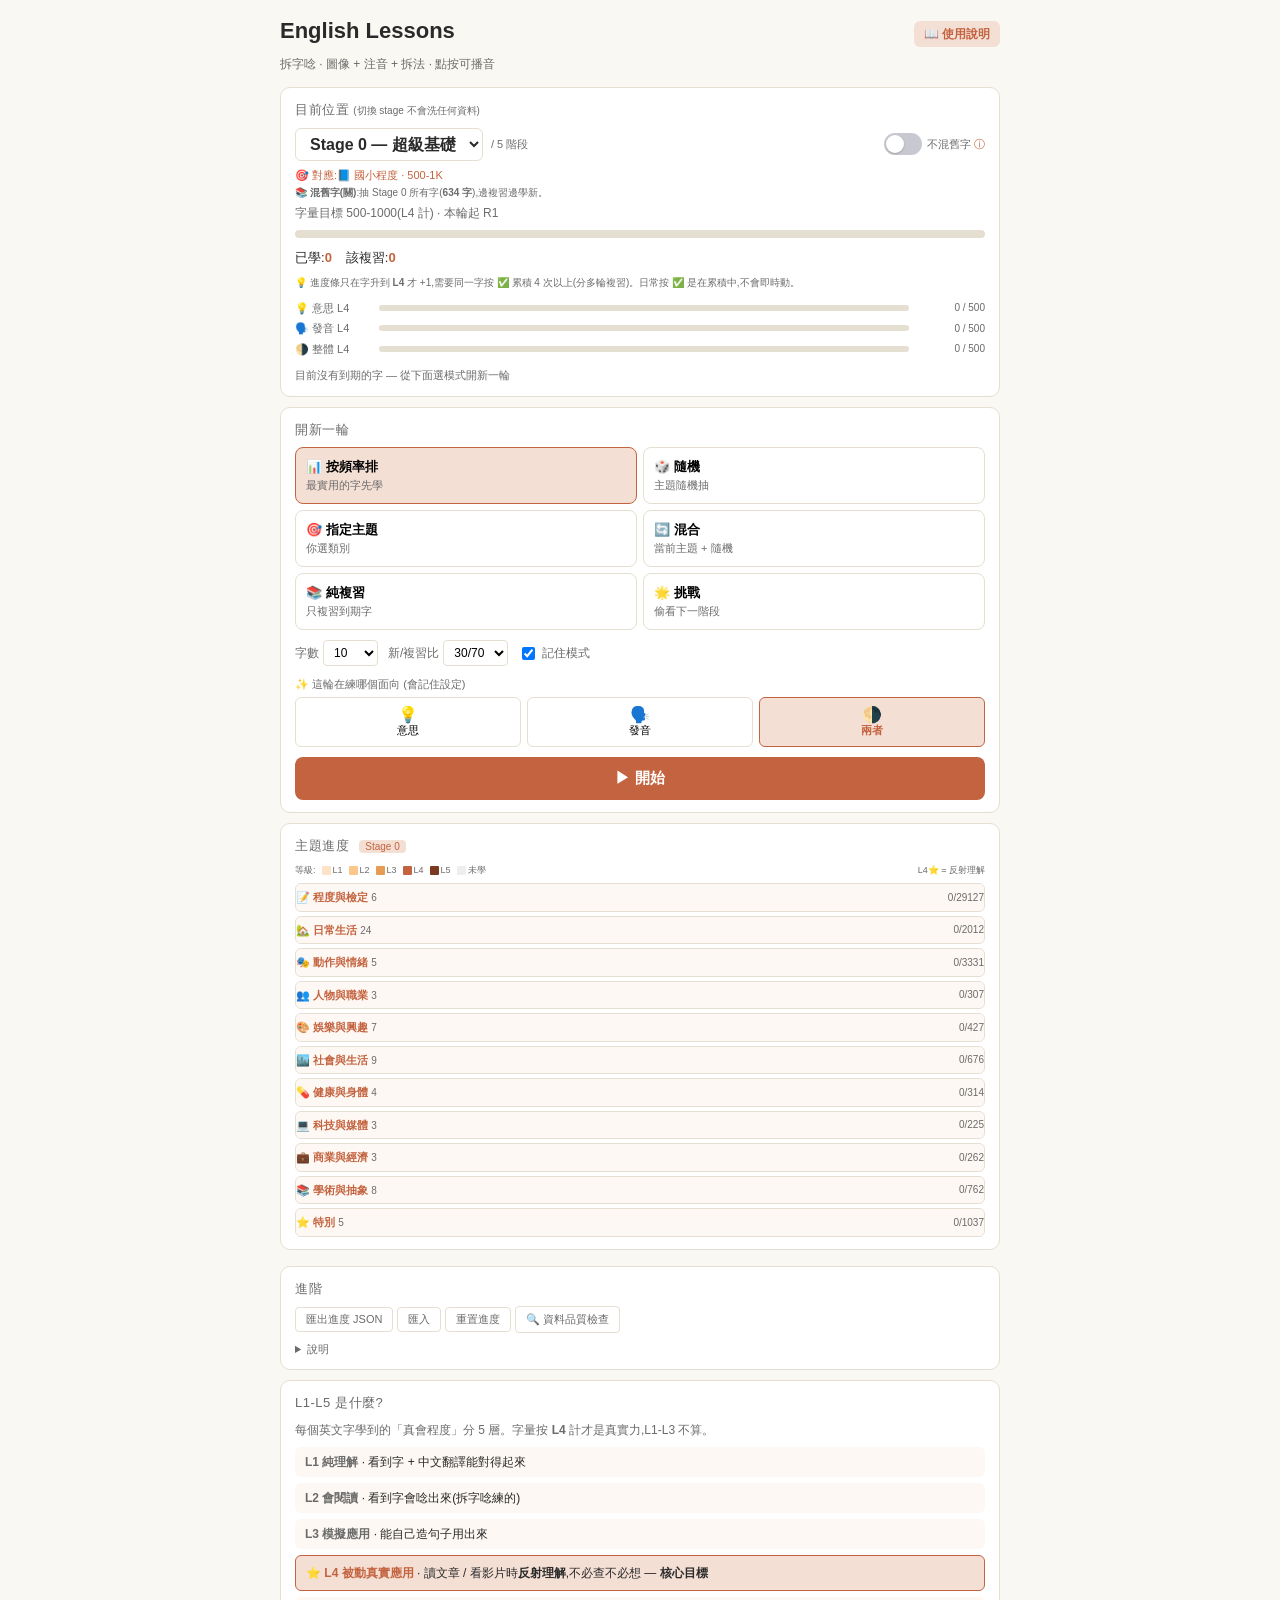
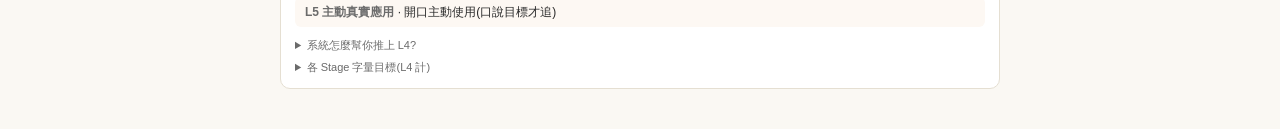
==== commit 4b5041d0: "help.html 章節重排 (B) + index.html 進度條加說明 help.html: - 把「練哪個面向」從原 §8 拉到 §4(緊跟首頁,符合視覺動線) - 後續節編號連動:模式 4→" ====
--- a/index.html
+++ b/index.html
@@ -203,6 +203,9 @@
     <div class="stat-row" style="margin-top:10px;">
       <span>已學:<b id="totalLearned">0</b></span>
       <span>該複習:<b id="dueCount">0</b></span>
+    </div>
+    <div style="font-size:10px;color:var(--muted);margin-top:8px;line-height:1.4;">
+      💡 進度條只在字升到 <b>L4</b> 才 +1,需要同一字按 <b>✅</b> 累積 4 次以上(分多輪複習)。日常按 ✅ 是在累積中,不會即時動。
     </div>
     <div class="dim-progress" id="dimProgress"></div>
     <div style="display:flex;gap:6px;margin-top:10px;" id="quickActions"></div>
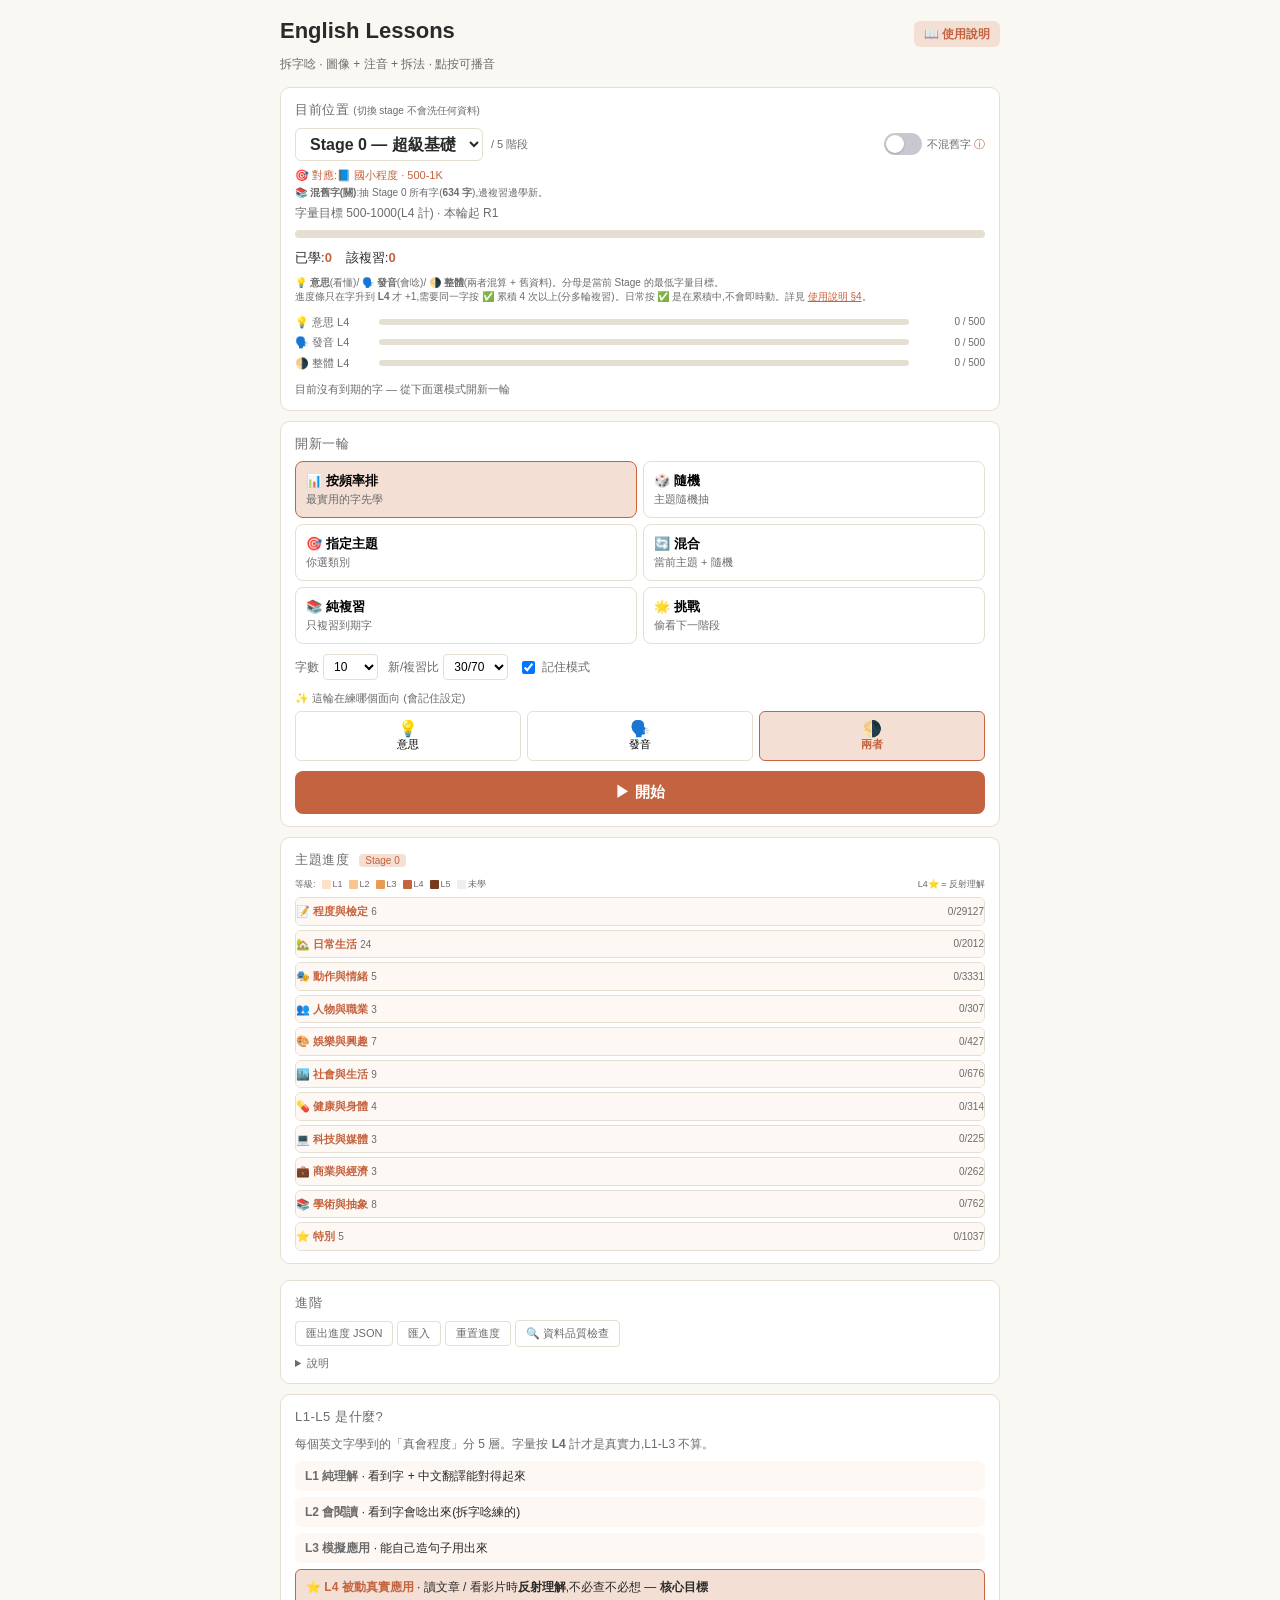
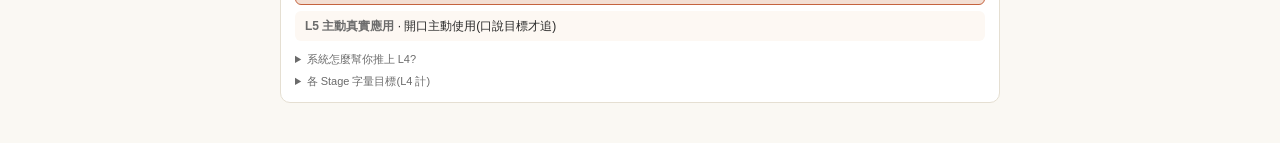
==== commit dcd44cfc: "index.html 進度條說明擴充:加維度含義 + 分母來源 + 跳轉連結 原本只說「L4 升級門檻」一句,現補: - 三個維度白話含義(意思=看懂 / 發音=會唸 / 整體=混算+舊資料) - 分" ====
--- a/index.html
+++ b/index.html
@@ -205,7 +205,8 @@
       <span>該複習:<b id="dueCount">0</b></span>
     </div>
     <div style="font-size:10px;color:var(--muted);margin-top:8px;line-height:1.4;">
-      💡 進度條只在字升到 <b>L4</b> 才 +1,需要同一字按 <b>✅</b> 累積 4 次以上(分多輪複習)。日常按 ✅ 是在累積中,不會即時動。
+      💡 <b>意思</b>(看懂)/ 🗣️ <b>發音</b>(會唸)/ 🌗 <b>整體</b>(兩者混算 + 舊資料)。分母是當前 Stage 的最低字量目標。<br>
+      進度條只在字升到 <b>L4</b> 才 +1,需要同一字按 <b>✅</b> 累積 4 次以上(分多輪複習)。日常按 ✅ 是在累積中,不會即時動。詳見 <a href="help.html#dim" style="color:var(--accent);">使用說明 §4</a>。
     </div>
     <div class="dim-progress" id="dimProgress"></div>
     <div style="display:flex;gap:6px;margin-top:10px;" id="quickActions"></div>
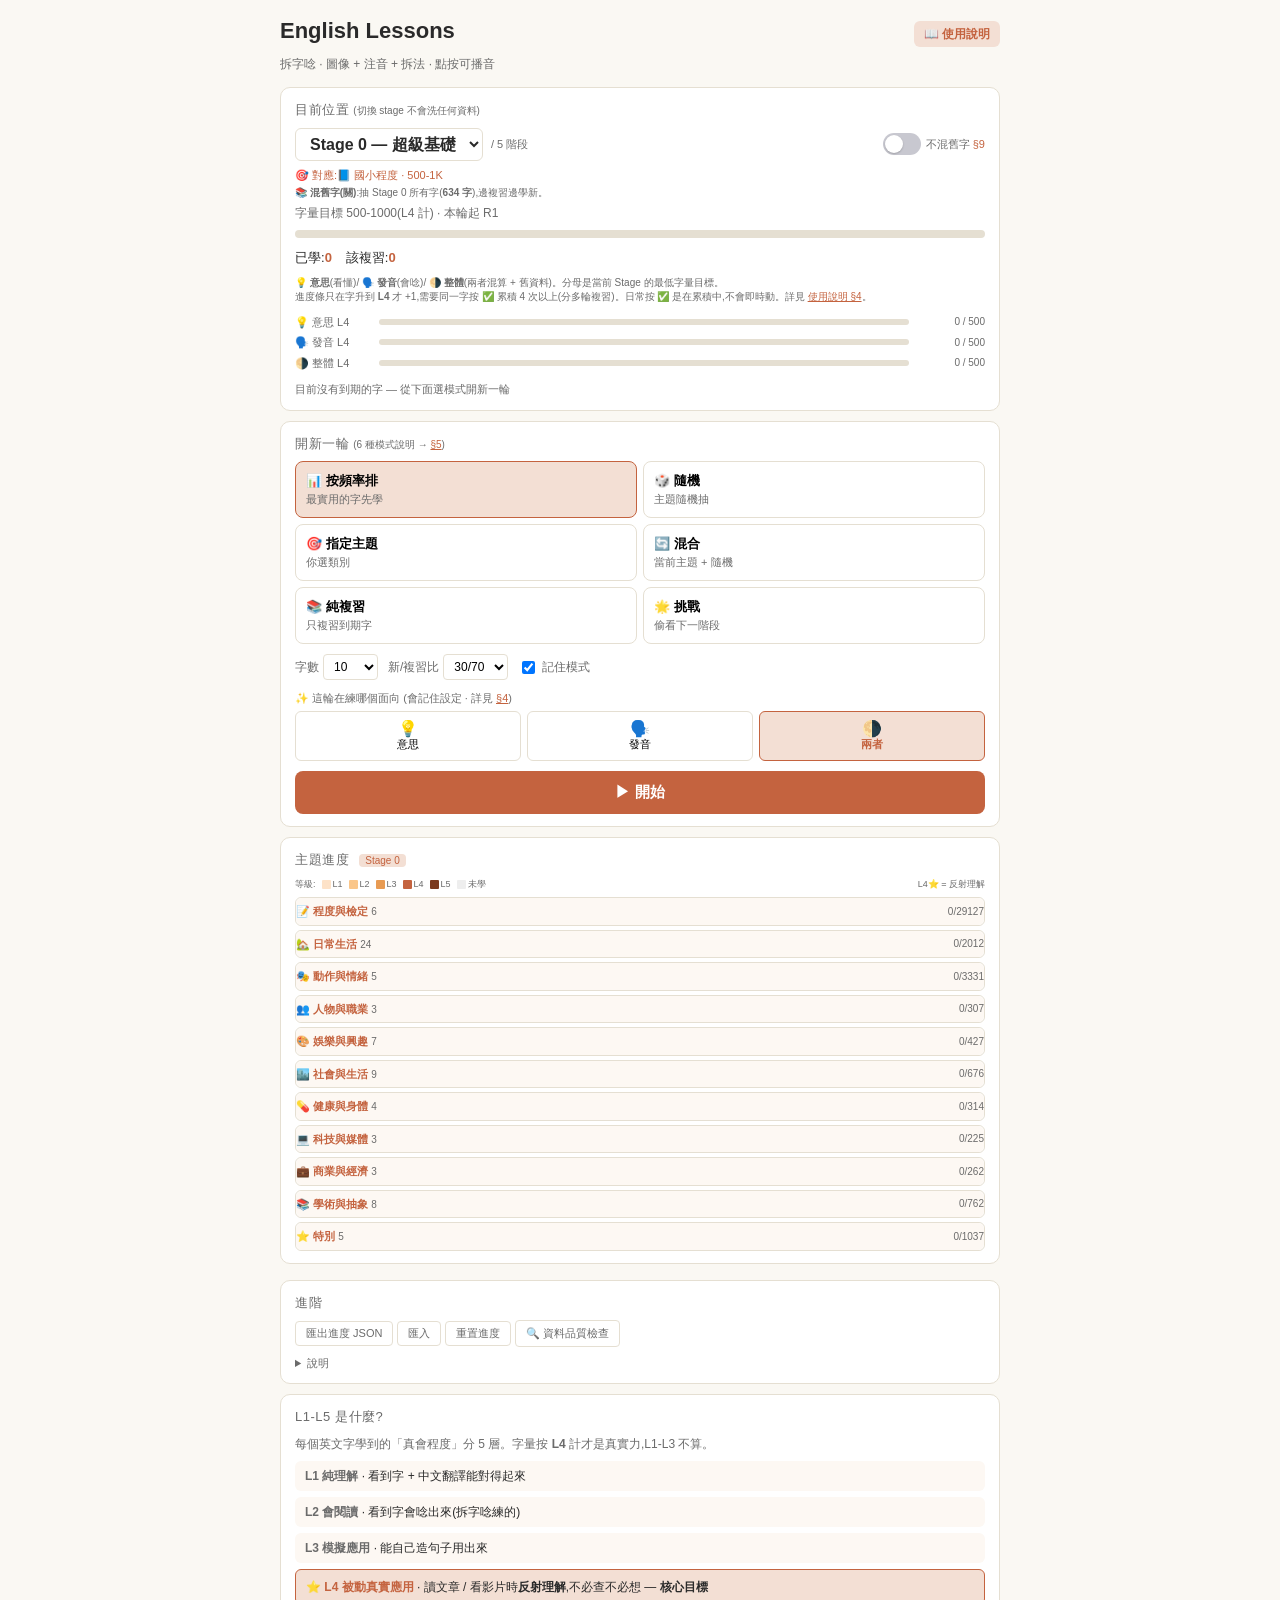
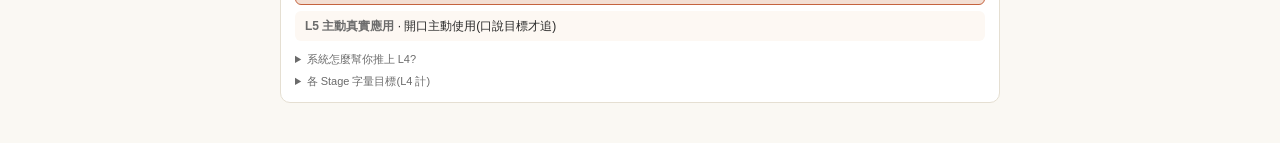
==== commit b176313a: "index.html 加三處「詳見使用說明」連結 - 「開新一輪」h2 → §5(6 種模式說明) - 「✨ 這輪在練哪個面向」title → §4(dim 系統) - 「不混舊字」ⓘ 圖示換成 §9" ====
--- a/index.html
+++ b/index.html
@@ -194,7 +194,7 @@
       <label class="ios-toggle-label" title="開啟後,新一輪只抽當前 Stage 的字,不混到舊階段。預設關閉(連舊階段一起練,字池更多)。">
         <input type="checkbox" id="stageExclusive" class="ios-toggle-input">
         <span class="ios-toggle"></span>
-        <span class="ios-toggle-text">不混舊字 <span style="color:var(--accent);">ⓘ</span></span>
+        <span class="ios-toggle-text">不混舊字 <a href="help.html#stage" style="color:var(--accent);text-decoration:none;" title="字池模式說明">§9</a></span>
       </label>
     </div>
     <div style="font-size:10px;color:var(--muted);margin-bottom:4px;line-height:1.5;" id="stagePoolHint"></div>
@@ -214,7 +214,7 @@
 
   <!-- 開新一輪 -->
   <div class="card">
-    <h2>開新一輪</h2>
+    <h2>開新一輪 <span style="font-size:10px;color:var(--muted);text-transform:none;letter-spacing:0;font-weight:normal;">(6 種模式說明 → <a href="help.html#modes" style="color:var(--accent);">§5</a>)</span></h2>
     <div class="modes" id="modeButtons">
       <button class="mode-btn" data-mode="frequency">
         <div class="mname">📊 按頻率排</div>
@@ -277,7 +277,7 @@
     </div>
 
     <div class="dim-select">
-      <div class="title">✨ 這輪在練哪個面向 <span style="color:var(--muted);">(會記住設定)</span></div>
+      <div class="title">✨ 這輪在練哪個面向 <span style="color:var(--muted);">(會記住設定 · 詳見 <a href="help.html#dim" style="color:var(--accent);">§4</a>)</span></div>
       <div class="dim-row">
         <button class="dim-btn" data-dim="meaning"><span class="di">💡</span><span class="dn">意思</span></button>
         <button class="dim-btn" data-dim="pronounce"><span class="di">🗣️</span><span class="dn">發音</span></button>
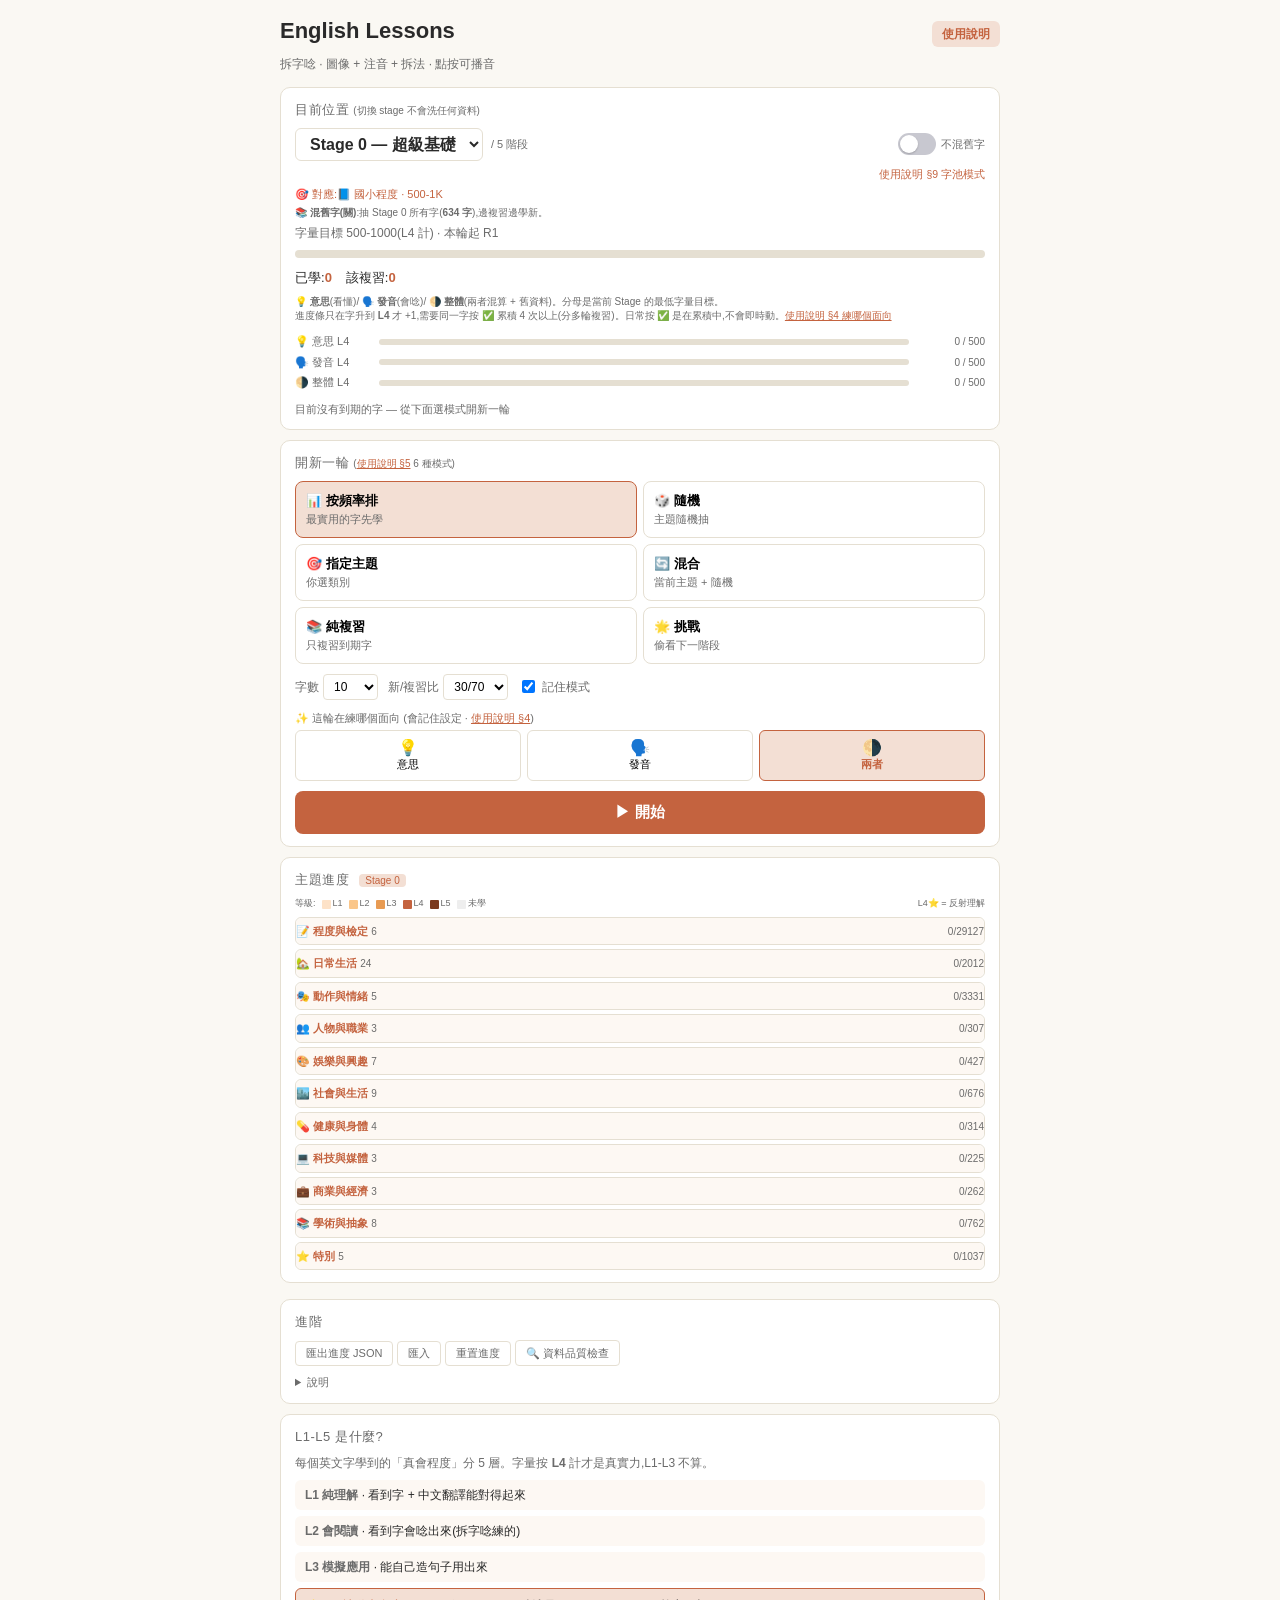
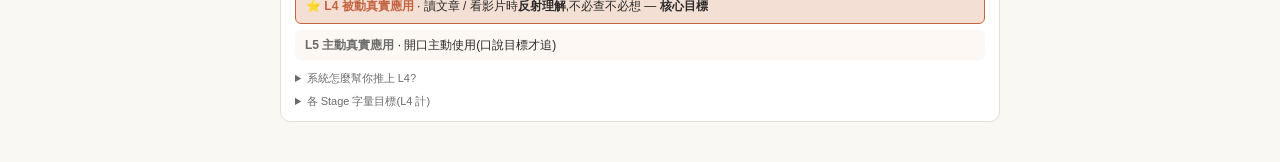
==== commit de235d2b: "index.html 使用說明連結排版調整 - 「不混舊字」§9 連結從開關內嵌移到下一排右對齊 - 所有 §N 連結文字統一為「使用說明 §N」,不再只有數字 - 移除所有 📖 圖示(含頂部主入口)" ====
--- a/index.html
+++ b/index.html
@@ -175,7 +175,7 @@
 
   <div style="display:flex;justify-content:space-between;align-items:baseline;">
     <h1>English Lessons</h1>
-    <a href="help.html" style="font-size:12px;color:var(--accent);text-decoration:none;background:var(--accent-soft);padding:4px 10px;border-radius:6px;font-weight:600;">📖 使用說明</a>
+    <a href="help.html" style="font-size:12px;color:var(--accent);text-decoration:none;background:var(--accent-soft);padding:4px 10px;border-radius:6px;font-weight:600;">使用說明</a>
   </div>
   <div class="sub">拆字唸 · 圖像 + 注音 + 拆法 · 點按可播音</div>
 
@@ -194,8 +194,11 @@
       <label class="ios-toggle-label" title="開啟後,新一輪只抽當前 Stage 的字,不混到舊階段。預設關閉(連舊階段一起練,字池更多)。">
         <input type="checkbox" id="stageExclusive" class="ios-toggle-input">
         <span class="ios-toggle"></span>
-        <span class="ios-toggle-text">不混舊字 <a href="help.html#stage" style="color:var(--accent);text-decoration:none;" title="字池模式說明">§9</a></span>
+        <span class="ios-toggle-text">不混舊字</span>
       </label>
+    </div>
+    <div style="font-size:10.5px;margin-bottom:4px;text-align:right;">
+      <a href="help.html#stage" style="color:var(--accent);text-decoration:none;">使用說明 §9 字池模式</a>
     </div>
     <div style="font-size:10px;color:var(--muted);margin-bottom:4px;line-height:1.5;" id="stagePoolHint"></div>
     <div class="stage-meta" id="stageMeta"></div>
@@ -206,7 +209,7 @@
     </div>
     <div style="font-size:10px;color:var(--muted);margin-top:8px;line-height:1.4;">
       💡 <b>意思</b>(看懂)/ 🗣️ <b>發音</b>(會唸)/ 🌗 <b>整體</b>(兩者混算 + 舊資料)。分母是當前 Stage 的最低字量目標。<br>
-      進度條只在字升到 <b>L4</b> 才 +1,需要同一字按 <b>✅</b> 累積 4 次以上(分多輪複習)。日常按 ✅ 是在累積中,不會即時動。詳見 <a href="help.html#dim" style="color:var(--accent);">使用說明 §4</a>。
+      進度條只在字升到 <b>L4</b> 才 +1,需要同一字按 <b>✅</b> 累積 4 次以上(分多輪複習)。日常按 ✅ 是在累積中,不會即時動。<a href="help.html#dim" style="color:var(--accent);">使用說明 §4 練哪個面向</a>
     </div>
     <div class="dim-progress" id="dimProgress"></div>
     <div style="display:flex;gap:6px;margin-top:10px;" id="quickActions"></div>
@@ -214,7 +217,7 @@
 
   <!-- 開新一輪 -->
   <div class="card">
-    <h2>開新一輪 <span style="font-size:10px;color:var(--muted);text-transform:none;letter-spacing:0;font-weight:normal;">(6 種模式說明 → <a href="help.html#modes" style="color:var(--accent);">§5</a>)</span></h2>
+    <h2>開新一輪 <span style="font-size:10px;color:var(--muted);text-transform:none;letter-spacing:0;font-weight:normal;">(<a href="help.html#modes" style="color:var(--accent);">使用說明 §5</a> 6 種模式)</span></h2>
     <div class="modes" id="modeButtons">
       <button class="mode-btn" data-mode="frequency">
         <div class="mname">📊 按頻率排</div>
@@ -277,7 +280,7 @@
     </div>
 
     <div class="dim-select">
-      <div class="title">✨ 這輪在練哪個面向 <span style="color:var(--muted);">(會記住設定 · 詳見 <a href="help.html#dim" style="color:var(--accent);">§4</a>)</span></div>
+      <div class="title">✨ 這輪在練哪個面向 <span style="color:var(--muted);">(會記住設定 · <a href="help.html#dim" style="color:var(--accent);">使用說明 §4</a>)</span></div>
       <div class="dim-row">
         <button class="dim-btn" data-dim="meaning"><span class="di">💡</span><span class="dn">意思</span></button>
         <button class="dim-btn" data-dim="pronounce"><span class="di">🗣️</span><span class="dn">發音</span></button>
